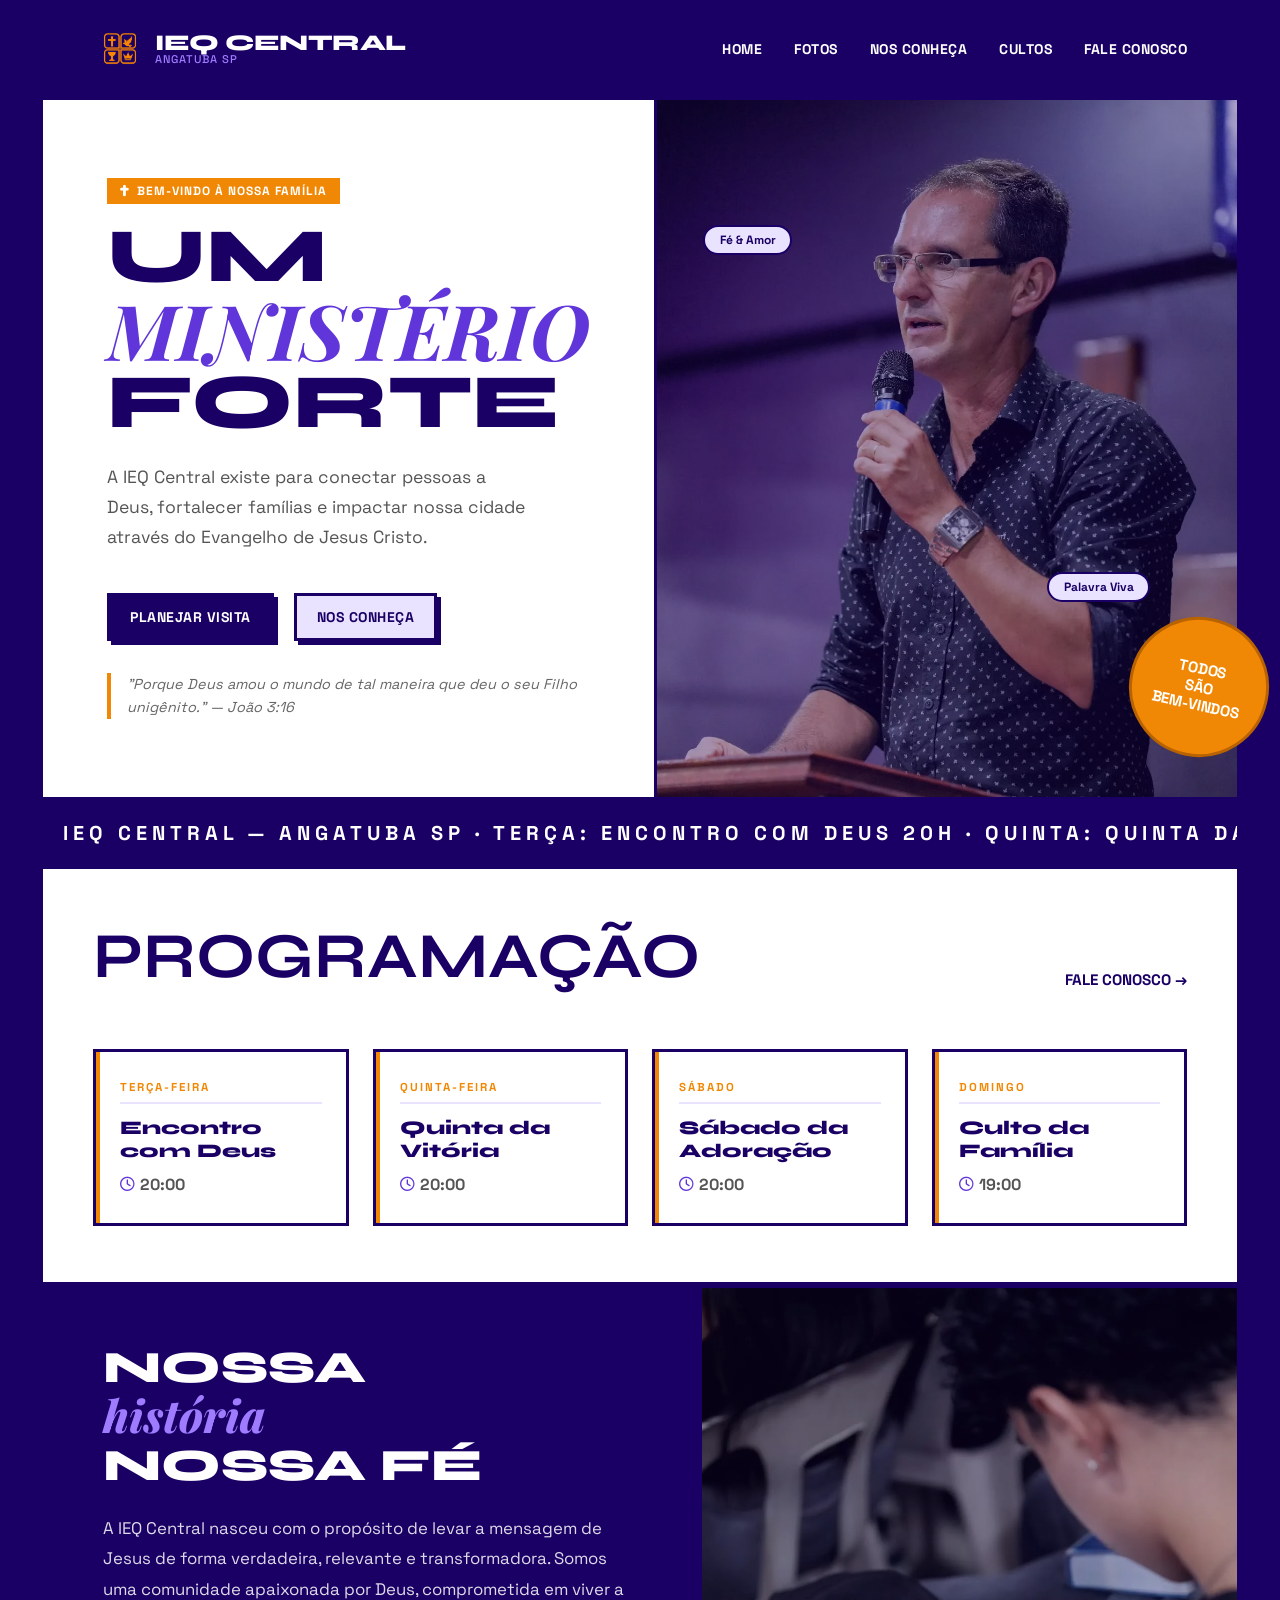
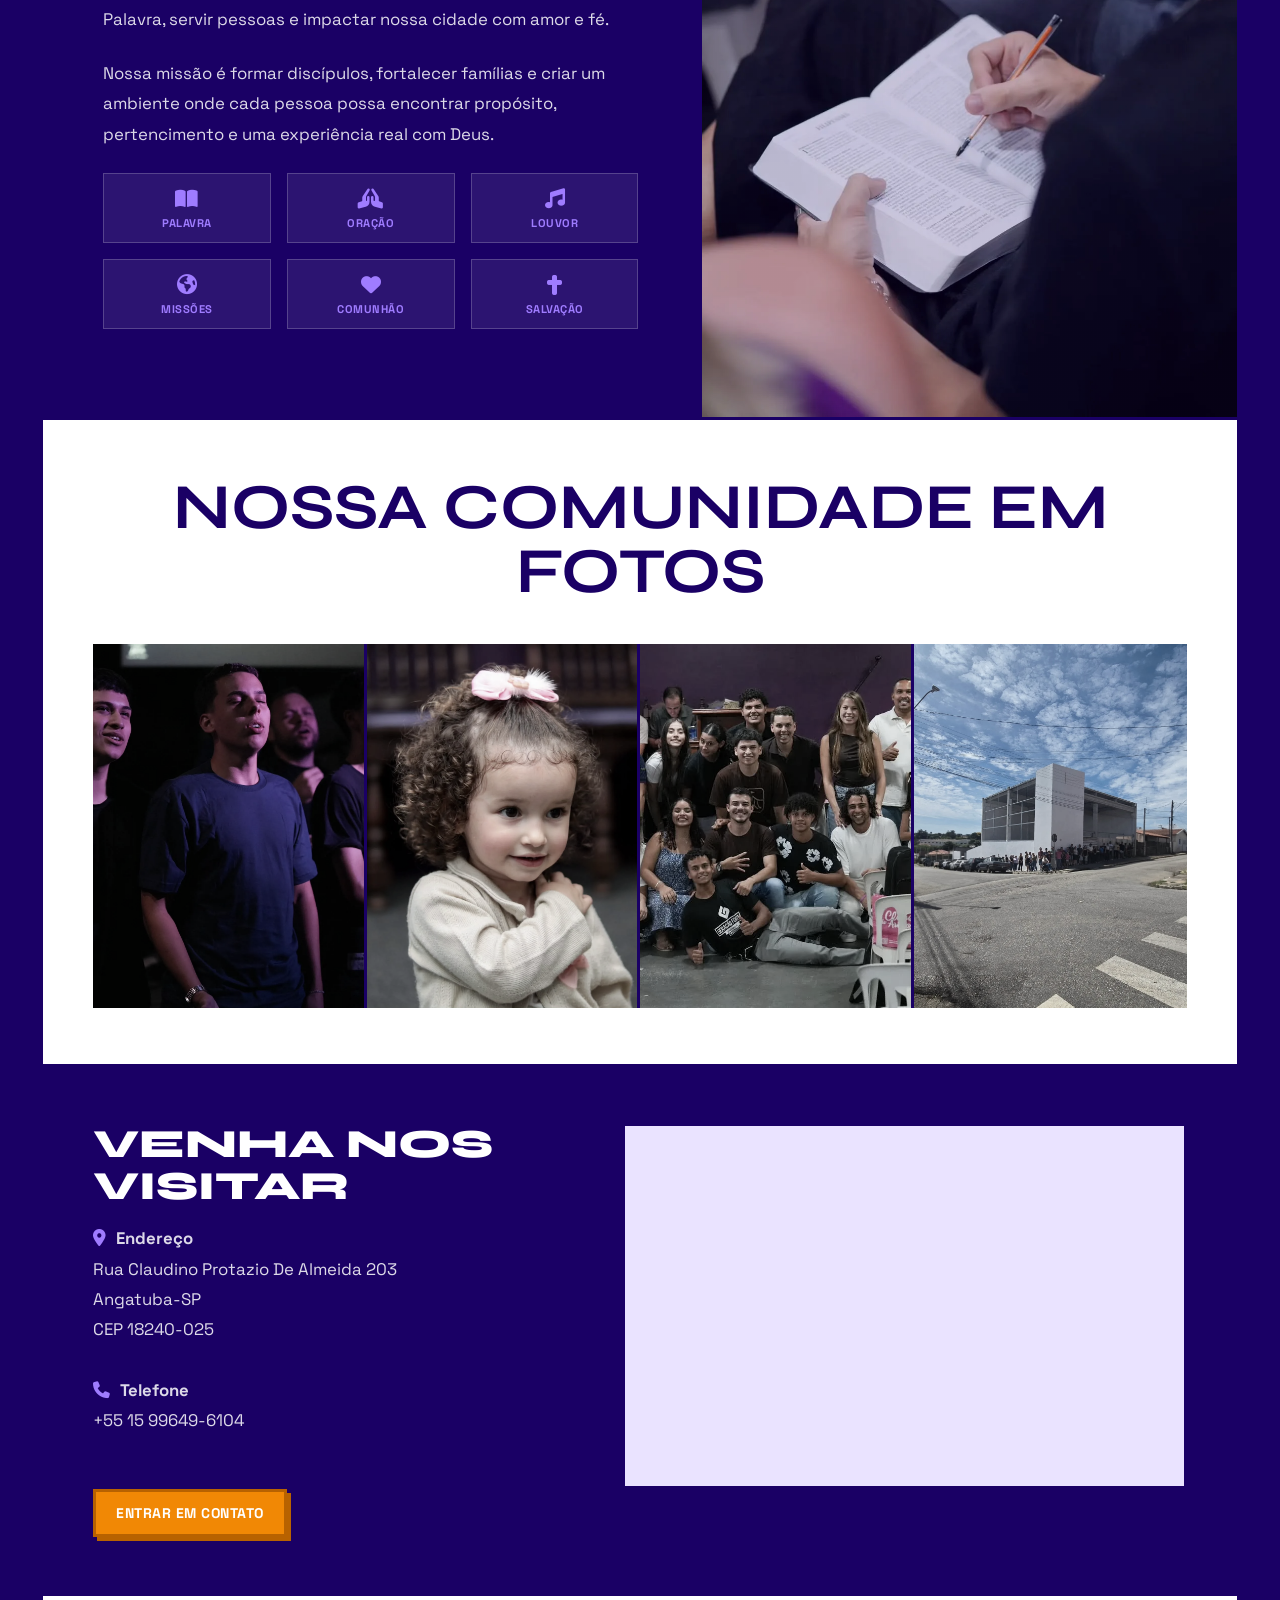
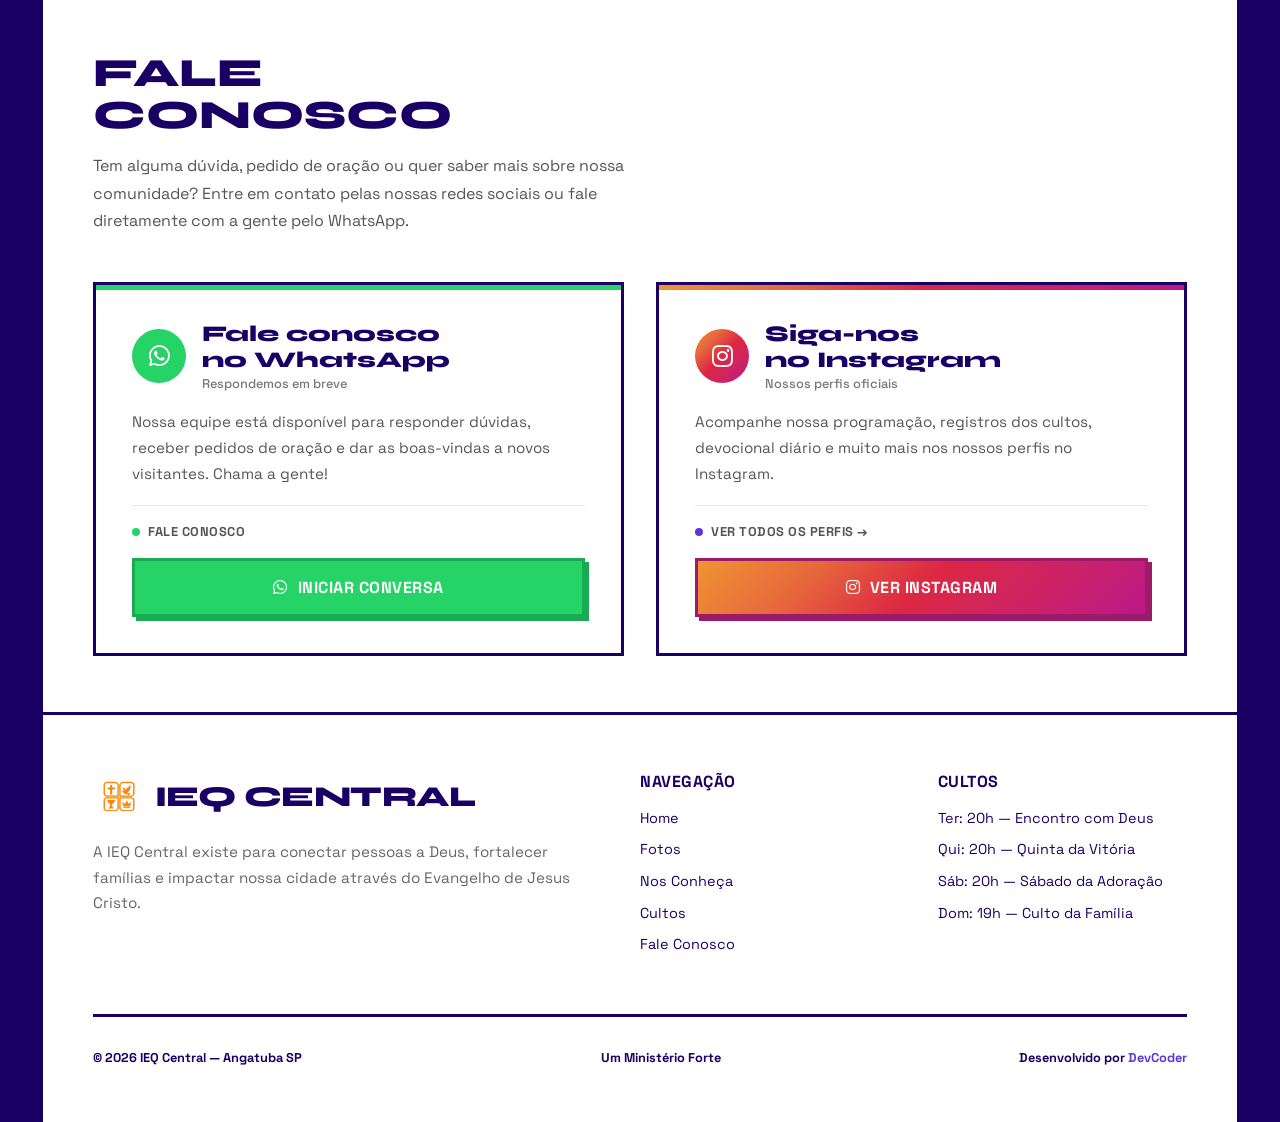
==== index.html @ 6b65f7e0 "Adiciona prévia de compartilhamento da IEQ" ====
<!DOCTYPE html>
<html lang="pt-BR">
<head>
  <meta charset="UTF-8" />
  <meta name="viewport" content="width=device-width, initial-scale=1.0" />
  <title>IEQ Central — Um Ministério Forte</title>
  <meta name="description" content="IEQ Central — Angatuba SP. Um Ministério Forte." />

  <!-- Open Graph -->
  <meta property="og:title" content="IEQ Central — Angatuba SP">
  <meta property="og:description" content="Igreja do Evangelho Quadrangular — IEQ Central Angatuba">
  <meta property="og:image" content="https://www.ieqcentralangatuba.com.br/fotos/og-image.png">
  <meta property="og:url" content="https://www.ieqcentralangatuba.com.br/">
  <meta property="og:type" content="website">
  <meta property="og:site_name" content="IEQ Central">

  <!-- Twitter Card -->
  <meta name="twitter:card" content="summary_large_image">
  <meta name="twitter:title" content="IEQ Central — Angatuba SP">
  <meta name="twitter:description" content="Igreja do Evangelho Quadrangular — IEQ Central Angatuba">
  <meta name="twitter:image" content="https://www.ieqcentralangatuba.com.br/fotos/og-image.png">

  <link rel="icon" href="fotos/icon.webp" type="image/webp" />
  <link rel="preconnect" href="https://fonts.googleapis.com" />
  <link rel="preconnect" href="https://fonts.gstatic.com" crossorigin />
  <link href="https://fonts.googleapis.com/css2?family=Space+Grotesk:wght@400;500;700;800&family=Syne:wght@700;800&family=Playfair+Display:ital,wght@0,700;1,700&display=swap" rel="stylesheet" />
  <link rel="stylesheet" href="https://cdnjs.cloudflare.com/ajax/libs/font-awesome/6.5.0/css/all.min.css" />
  <link rel="stylesheet" href="style.css" />
</head>
<body>

  <div class="grain-overlay" aria-hidden="true"></div>

  <!-- Header -->
  <header>
    <a href="#home" class="logo" aria-label="IEQ Central — Início">
      <img class="logo-cross" src="fotos/logo interna site.webp" alt="" aria-hidden="true" />
      <div class="logo-text">
        <span class="logo-name">IEQ Central</span>
        <span class="logo-sub">Angatuba SP</span>
      </div>
    </a>

    <nav aria-label="Primary navigation">
      <a href="#home">Home</a>
      <a href="#fotos">Fotos</a>
      <a href="#nos-conheca">Nos Conheça</a>
      <a href="#cultos">Cultos</a>
      <a href="#contato">Fale Conosco</a>
    </nav>

    <button class="mobile-nav-toggle" id="mobileNavToggle" aria-label="Abrir menu de navegação" aria-expanded="false" aria-controls="mobileNavDrawer">
      <span></span>
      <span></span>
      <span></span>
    </button>
  </header>

  <!-- Mobile Drawer -->
  <nav class="mobile-nav-drawer" id="mobileNavDrawer" aria-label="Navegação mobile">
    <a href="#home">Home</a>
    <a href="#fotos">Fotos</a>
    <a href="#nos-conheca">Nos Conheça</a>
    <a href="#cultos">Cultos</a>
    <a href="#contato">Fale Conosco</a>
    <div class="mobile-drawer-cta">
      <button class="btn-cta btn-cta--accent" id="visitarBtn">Visitar a Igreja</button>
    </div>
  </nav>

  <main>

    <!-- Hero -->
    <section class="hero" id="home" aria-labelledby="heroHeading">
      <div class="hero-content">
        <span class="hero-eyebrow"><i class="fa-solid fa-cross"></i> Bem-vindo à nossa família</span>
        <h1 class="hero-title" id="heroHeading">
          UM<br /><span>MINISTÉRIO</span>FORTE
        </h1>
        <p class="hero-subtitle">
          A IEQ Central existe para conectar pessoas a Deus, fortalecer famílias e impactar nossa cidade através do Evangelho de Jesus Cristo.
        </p>
        <div class="hero-actions">
          <button class="btn-cta btn-cta--primary" id="visitarHeroBtn">Planejar Visita</button>
          <a href="#nos-conheca" class="btn-cta btn-cta--highlight">Nos Conheça</a>
        </div>
        <blockquote class="hero-verse">
          "Porque Deus amou o mundo de tal maneira que deu o seu Filho unigênito."
          <cite>— João 3:16</cite>
        </blockquote>
      </div>

      <div class="hero-img" role="img" aria-label="Comunidade reunida em louvor na igreja">
        <div class="sticker" aria-hidden="true">TODOS<br />SÃO<br />BEM-VINDOS</div>
        <div class="floating-tag" style="top:18%; left:8%;">Fé &amp; Amor</div>
        <div class="floating-tag" style="bottom:28%; right:15%;">Palavra Viva</div>
      </div>
    </section>

    <!-- Marquee -->
    <div class="marquee" aria-hidden="true">
      <div class="marquee-content">
        &nbsp; IEQ Central — ANGATUBA SP · TERÇA: ENCONTRO COM DEUS 20H · QUINTA: QUINTA DA VITÓRIA 20H · SÁBADO: ADORAÇÃO 20H · DOMINGO: CULTO DA FAMÍLIA 19H · IEQ Central — ANGATUBA SP · TERÇA: ENCONTRO COM DEUS 20H · QUINTA: QUINTA DA VITÓRIA 20H · SÁBADO: ADORAÇÃO 20H · DOMINGO: CULTO DA FAMÍLIA 19H &nbsp;
      </div>
    </div>

    <!-- Programação -->
    <section class="cultos-section" id="cultos" aria-labelledby="cultosHeading">
      <div class="section-header">
        <h2 class="section-title" id="cultosHeading">PROGRAMAÇÃO</h2>
        <a href="#contato" class="section-link">Fale conosco &rarr;</a>
      </div>
      <div class="cultos-grid">
        <div class="culto-card fade-in">
          <div class="culto-card-accent"></div>
          <div class="culto-card-day">Terça-feira</div>
          <div class="culto-card-name">Encontro com Deus</div>
          <div class="culto-card-time"><i class="fa-regular fa-clock"></i> 20:00</div>
        </div>
        <div class="culto-card fade-in">
          <div class="culto-card-accent"></div>
          <div class="culto-card-day">Quinta-feira</div>
          <div class="culto-card-name">Quinta da Vitória</div>
          <div class="culto-card-time"><i class="fa-regular fa-clock"></i> 20:00</div>
        </div>
        <div class="culto-card fade-in">
          <div class="culto-card-accent"></div>
          <div class="culto-card-day">Sábado</div>
          <div class="culto-card-name">Sábado da Adoração</div>
          <div class="culto-card-time"><i class="fa-regular fa-clock"></i> 20:00</div>
        </div>
        <div class="culto-card fade-in">
          <div class="culto-card-accent"></div>
          <div class="culto-card-day">Domingo</div>
          <div class="culto-card-name">Culto da Família</div>
          <div class="culto-card-time"><i class="fa-regular fa-clock"></i> 19:00</div>
        </div>
      </div>
    </section>

    <!-- Nos Conheça -->
    <section class="about-section" id="nos-conheca" aria-labelledby="aboutHeading">
      <div class="about-content">
        <h2 class="about-title" id="aboutHeading">
          NOSSA<br /><span>história</span><br />NOSSA FÉ
        </h2>
        <p class="about-text">
          A IEQ Central nasceu com o propósito de levar a mensagem de Jesus de forma verdadeira, relevante e transformadora. Somos uma comunidade apaixonada por Deus, comprometida em viver a Palavra, servir pessoas e impactar nossa cidade com amor e fé.
        </p>
        <p class="about-text">
          Nossa missão é formar discípulos, fortalecer famílias e criar um ambiente onde cada pessoa possa encontrar propósito, pertencimento e uma experiência real com Deus.
        </p>
        <div class="about-pillars" aria-label="Nossos pilares">
          <div class="pillar">
            <div class="pillar-icon"><i class="fa-solid fa-book-open"></i></div>
            <div class="pillar-label">Palavra</div>
          </div>
          <div class="pillar">
            <div class="pillar-icon"><i class="fa-solid fa-hands-praying"></i></div>
            <div class="pillar-label">Oração</div>
          </div>
          <div class="pillar">
            <div class="pillar-icon"><i class="fa-solid fa-music"></i></div>
            <div class="pillar-label">Louvor</div>
          </div>
          <div class="pillar">
            <div class="pillar-icon"><i class="fa-solid fa-earth-americas"></i></div>
            <div class="pillar-label">Missões</div>
          </div>
          <div class="pillar">
            <div class="pillar-icon"><i class="fa-solid fa-heart"></i></div>
            <div class="pillar-label">Comunhão</div>
          </div>
          <div class="pillar">
            <div class="pillar-icon"><i class="fa-solid fa-cross"></i></div>
            <div class="pillar-label">Salvação</div>
          </div>
        </div>
        <!-- "Ver nossa história completa" button removed as requested -->
      </div>
      <div class="about-img" role="img" aria-label="Membros da igreja reunidos em comunhão"></div>
    </section>

    <!-- Fotos -->
    <section class="gallery-section" id="fotos" aria-labelledby="fotosHeading">
      <h2 class="section-title gallery-title" id="fotosHeading">NOSSA COMUNIDADE EM FOTOS</h2>
      <div class="gallery-grid">
        <div class="gallery-item fade-in">
          <img src="fotos/nossa_comunidade1.webp" alt="Nossa comunidade - foto 1" loading="lazy" />
        </div>
        <div class="gallery-item fade-in">
          <img src="fotos/nossa_comunidade2.webp" alt="Nossa comunidade - foto 2" loading="lazy" />
        </div>
        <div class="gallery-item fade-in">
          <img src="fotos/nossa_comunidade3.webp" alt="Nossa comunidade - foto 3" loading="lazy" />
        </div>
        <div class="gallery-item fade-in">
          <img src="fotos/nossa_comunidade4.webp" alt="Nossa comunidade - foto 4" loading="lazy" />
        </div>
      </div>
    </section>

    <!-- Localização -->
    <section class="location-section" aria-labelledby="localHeading">
      <div class="location-info fade-in">
        <h2 class="location-title" id="localHeading">VENHA NOS<br />VISITAR</h2>
        <address class="location-address">
          <i class="fa-solid fa-location-dot"></i> <strong>Endereço</strong><br />
          Rua Claudino Protazio De Almeida 203<br />
          Angatuba-SP<br />
          CEP 18240-025<br /><br />
          <i class="fa-solid fa-phone"></i> <strong>Telefone</strong><br />
          +55 15 99649-6104<br /><br />
        </address>
        <a href="#contato" class="btn-cta btn-cta--accent">Entrar em Contato</a>
      </div>
      <div class="location-map" aria-label="Mapa de localização da igreja">
        <iframe
          src="https://www.google.com/maps?q=-23.49122630294178,-48.41094253758055&z=19&output=embed"
          title="Localização do IEQ Central em Angatuba, SP"
          allowfullscreen=""
          loading="lazy"
          referrerpolicy="no-referrer-when-downgrade"
        ></iframe>
      </div>
    </section>

    <!-- Fale Conosco -->
    <section class="contact-section" id="contato" aria-labelledby="contatoHeading">
      <div class="contact-info fade-in">
        <h2 id="contatoHeading">FALE<br />CONOSCO</h2>
        <p>
          Tem alguma dúvida, pedido de oração ou quer saber mais sobre nossa comunidade?
          Entre em contato pelas nossas redes sociais ou fale diretamente com a gente pelo WhatsApp.
        </p>
      </div>

      <div class="contact-cards">
        <!-- WhatsApp Card -->
        <div class="contact-card fade-in">
          <div class="contact-card-top contact-card-top--whatsapp"></div>
          <div class="contact-card-header">
            <div class="contact-icon-wrap contact-icon-wrap--whatsapp">
              <i class="fa-brands fa-whatsapp"></i>
            </div>
            <div>
              <div class="contact-card-title">Fale conosco<br />no WhatsApp</div>
              <div class="contact-card-subtitle">Respondemos em breve</div>
            </div>
          </div>
          <p class="contact-card-body">
            Nossa equipe está disponível para responder dúvidas, receber pedidos de oração e dar as boas-vindas a novos visitantes. Chama a gente!
          </p>
          <hr class="contact-divider" />
          <div class="contact-availability">
            <div class="contact-dot contact-dot--green"></div>
            Fale Conosco
          </div>
          <a href="https://wa.me/5515996496104" target="_blank" rel="noopener noreferrer" class="btn-contact btn-contact--whatsapp" aria-label="Abrir conversa no WhatsApp">
            <i class="fa-brands fa-whatsapp"></i> Iniciar conversa
          </a>
        </div>

        <!-- Instagram Card -->
        <a href="instagram.html" class="contact-card contact-card--link fade-in" aria-label="Ver perfis do Instagram">
          <div class="contact-card-top contact-card-top--instagram"></div>
          <div class="contact-card-header">
            <div class="contact-icon-wrap contact-icon-wrap--instagram">
              <i class="fa-brands fa-instagram"></i>
            </div>
            <div>
              <div class="contact-card-title">Siga-nos<br />no Instagram</div>
              <div class="contact-card-subtitle">Nossos perfis oficiais</div>
            </div>
          </div>
          <p class="contact-card-body">
            Acompanhe nossa programação, registros dos cultos, devocional diário e muito mais nos nossos perfis no Instagram.
          </p>
          <hr class="contact-divider" />
          <div class="contact-availability">
            <div class="contact-dot contact-dot--purple"></div>
            Ver todos os perfis &rarr;
          </div>
          <span class="btn-contact btn-contact--instagram">
            <i class="fa-brands fa-instagram"></i> Ver Instagram
          </span>
        </a>
      </div>
    </section>

  </main>

  <!-- Footer -->
  <footer>
    <div class="footer-brand">
      <div class="footer-logo-wrap">
        <img class="footer-logo-img" src="fotos/logo interna site.webp" alt="" aria-hidden="true" />
        <span class="footer-logo-name">IEQ Central</span>
      </div>
      <p class="footer-desc">
        A IEQ Central existe para conectar pessoas a Deus, fortalecer famílias e impactar nossa cidade através do Evangelho de Jesus Cristo.
      </p>
    </div>

    <nav class="footer-links" aria-label="Navegação do rodapé">
      <h4>Navegação</h4>
      <ul>
        <li><a href="#home">Home</a></li>
        <li><a href="#fotos">Fotos</a></li>
        <li><a href="#nos-conheca">Nos Conheça</a></li>
        <li><a href="#cultos">Cultos</a></li>
        <li><a href="#contato">Fale Conosco</a></li>
      </ul>
    </nav>

    <div class="footer-links">
      <h4>Cultos</h4>
      <ul>
        <li>Ter: 20h &mdash; Encontro com Deus</li>
        <li>Qui: 20h &mdash; Quinta da Vitória</li>
        <li>Sáb: 20h &mdash; Sábado da Adoração</li>
        <li>Dom: 19h &mdash; Culto da Família</li>
      </ul>
    </div>

    <div class="footer-bottom">
      <span>&copy; 2026 IEQ Central &mdash; Angatuba SP</span>
      <span>Um Ministério Forte</span>
      <span>Desenvolvido por <a href="https://www.instagram.com/devcodersystems" target="_blank" rel="noopener noreferrer" class="footer-devcoder">DevCoder</a></span>
    </div>
  </footer>

  <a href="#home" class="back-top" id="backTop" aria-label="Voltar ao topo">&#8593;</a>

  <script src="script.js"></script>
</body>
</html>
---- style.css ----
/* ── Fonts ────────────────────────────────────────────────── */
@import url('https://fonts.googleapis.com/css2?family=Space+Grotesk:wght@400;500;700;800&family=Syne:wght@700;800&family=Playfair+Display:ital,wght@0,700;1,700&display=swap');

/* ── CSS Custom Properties ────────────────────────────────── */
:root {
  --primary:    #1A0065;
  --secondary:  #6035D9;
  --accent:     #9F7CFF;
  --highlight:  #EAE3FF;
  --orange:     #F18805;
  --bg:         #FFFFFF;
  --dark:       #1A0065;
  --border:     3px solid #1A0065;
  --shadow:     8px 8px 0px #1A0065;
  --radius:     0.625rem;
}

/* ── Reset & Base ─────────────────────────────────────────── */
*,
*::before,
*::after {
  margin: 0;
  padding: 0;
  box-sizing: border-box;
  cursor: default;
}

/* FIX: html background matches --primary so no white side gaps show */
html {
  background: var(--primary);
  scroll-behavior: smooth;
}

body {
  font-family: 'Space Grotesk', sans-serif;
  background-color: var(--bg);
  color: var(--dark);
  overflow-x: hidden;
  max-width: 1200px;
  margin: 0 auto;
  -webkit-font-smoothing: antialiased;
  -moz-osx-font-smoothing: grayscale;
}

@media (min-width: 768px) {
  body {
    border-left: var(--border);
    border-right: var(--border);
  }
}

img {
  display: block;
  max-width: 100%;
  height: auto;
}

a { cursor: pointer; }
button { cursor: pointer; font-family: inherit; }

/* ── Grain Overlay ────────────────────────────────────────── */
.grain-overlay {
  position: fixed;
  inset: 0;
  pointer-events: none;
  z-index: 9999;
  opacity: 0.04;
  background-image: url('https://upload.wikimedia.org/wikipedia/commons/7/76/1k_Noise_Texture.png');
}

/* ── Header ───────────────────────────────────────────────── */
header {
  height: 70px;
  display: flex;
  align-items: center;
  justify-content: space-between;
  padding: 0 clamp(1rem, 4vw, 1.5rem);
  border-bottom: var(--border);
  background: var(--primary);
  position: sticky;
  top: 0;
  z-index: 1000;
}

@media (min-width: 480px) { header { height: 76px; } }

@media (min-width: 768px) {
  header {
    height: 90px;
    padding: 0 clamp(2rem, 5vw, 3.125rem);
  }
}

@media (min-width: 1024px) { header { height: 100px; } }

/* ── Logo ─────────────────────────────────────────────────── */
.logo {
  display: flex;
  align-items: center;
  gap: 0.5rem;
  text-decoration: none;
}

.logo-cross {
  width: clamp(38px, 6.5vw, 54px);
  height: clamp(38px, 6.5vw, 54px);
  flex-shrink: 0;
  object-fit: contain;
}

.logo-text {
  display: flex;
  flex-direction: column;
  line-height: 1;
}

.logo-name {
  font-family: 'Syne', sans-serif;
  font-weight: 800;
  font-size: clamp(0.9rem, 2.5vw, 1.4rem);
  text-transform: uppercase;
  letter-spacing: -0.5px;
  color: #fff;
}

.logo-sub {
  font-size: clamp(0.55rem, 1.2vw, 0.7rem);
  color: var(--accent);
  font-weight: 500;
  letter-spacing: 1px;
  text-transform: uppercase;
}

/* ── Navigation ───────────────────────────────────────────── */
nav[aria-label="Primary navigation"] {
  display: none;
}

@media (min-width: 768px) {
  nav[aria-label="Primary navigation"] {
    display: flex;
    align-items: center;
    gap: clamp(1rem, 2.5vw, 2rem);
  }
}

nav[aria-label="Primary navigation"] a {
  text-decoration: none;
  color: #fff;
  font-weight: 700;
  text-transform: uppercase;
  font-size: clamp(0.75rem, 1.2vw, 0.875rem);
  letter-spacing: 0.5px;
  transition: color 0.2s;
  white-space: nowrap;
}

nav[aria-label="Primary navigation"] a:hover {
  color: var(--accent);
  text-decoration: underline;
}

/* ── Mobile hamburger ─────────────────────────────────────── */
.mobile-nav-toggle {
  display: flex;
  flex-direction: column;
  gap: 5px;
  background: none;
  border: none;
  padding: 6px;
}

@media (min-width: 768px) { .mobile-nav-toggle { display: none; } }

.mobile-nav-toggle span {
  display: block;
  width: 26px;
  height: 3px;
  background: #fff;
  border-radius: 2px;
  transition: transform 0.3s, opacity 0.3s;
}

.mobile-nav-toggle.open span:nth-child(1) { transform: translateY(8px) rotate(45deg); }
.mobile-nav-toggle.open span:nth-child(2) { opacity: 0; }
.mobile-nav-toggle.open span:nth-child(3) { transform: translateY(-8px) rotate(-45deg); }

/* ── Mobile Drawer ────────────────────────────────────────── */
.mobile-nav-drawer {
  display: none;
  position: fixed;
  top: 70px;
  left: 0;
  width: 100%;
  background: var(--primary);
  border-bottom: var(--border);
  z-index: 999;
  flex-direction: column;
  padding: clamp(1rem, 4vw, 1.5rem);
}

@media (min-width: 480px) { .mobile-nav-drawer { top: 76px; } }

.mobile-nav-drawer.open { display: flex; }

.mobile-nav-drawer a {
  text-decoration: none;
  color: #fff;
  font-weight: 700;
  text-transform: uppercase;
  font-size: clamp(1rem, 4vw, 1.125rem);
  padding: clamp(0.75rem, 2vw, 1rem) 0;
  border-bottom: 1px solid rgba(255,255,255,0.15);
}

.mobile-nav-drawer a:last-of-type { border-bottom: none; }
.mobile-nav-drawer a:hover { color: var(--accent); }

.mobile-drawer-cta { margin-top: 1rem; }
.mobile-drawer-cta .btn-cta { width: 100%; }

/* ── CTA Buttons ──────────────────────────────────────────── */
.btn-cta {
  display: inline-block;
  padding: clamp(0.6rem, 2vw, 0.75rem) clamp(0.9rem, 3vw, 1.25rem);
  border: 3px solid var(--primary);
  box-shadow: 4px 4px 0 var(--primary);
  font-weight: 800;
  text-transform: uppercase;
  text-decoration: none;
  text-align: center;
  transition: transform 0.2s, box-shadow 0.2s, background 0.2s;
  font-size: clamp(0.7rem, 1.5vw, 0.875rem);
  font-family: 'Space Grotesk', sans-serif;
  letter-spacing: 0.5px;
  background: var(--secondary);
  color: #fff;
}

.btn-cta:hover {
  transform: translate(-2px, -2px);
  box-shadow: 6px 6px 0 var(--primary);
  background: var(--accent);
  color: #fff;
}

.btn-cta--primary { background: var(--primary); color: #fff; }

.btn-cta--highlight {
  background: var(--highlight);
  color: var(--primary);
}
.btn-cta--highlight:hover { color: #fff; }

.btn-cta--accent {
  background: var(--orange);
  color: #fff;
  border-color: #b86200;
  box-shadow: 4px 4px 0 #b86200;
}
.btn-cta--accent:hover {
  background: #d47600;
  box-shadow: 6px 6px 0 #b86200;
}

.btn-cta--outline {
  background: transparent;
  color: #fff;
  border-color: rgba(255,255,255,0.6);
  box-shadow: 4px 4px 0 rgba(255,255,255,0.2);
}
.btn-cta--outline:hover {
  background: rgba(255,255,255,0.15);
  box-shadow: 6px 6px 0 rgba(255,255,255,0.25);
}

/* ── Hero ─────────────────────────────────────────────────── */
.hero {
  display: flex;
  flex-direction: column;
  min-height: 500px;
  border-bottom: var(--border);
}

@media (min-width: 768px) {
  .hero {
    display: grid;
    grid-template-columns: 1fr 1fr;
    min-height: 620px;
  }
}

@media (min-width: 1024px) { .hero { min-height: 700px; } }

.hero-content {
  padding: clamp(1.5rem, 5vw, 2.5rem) clamp(1rem, 4vw, 1.5rem);
  display: flex;
  flex-direction: column;
  justify-content: center;
  border-bottom: var(--border);
  background: var(--highlight);
}

@media (min-width: 768px) {
  .hero-content {
    padding: clamp(2.5rem, 5vw, 4rem);
    border-bottom: none;
    border-right: var(--border);
    background: #fff;
  }
}

.hero-eyebrow {
  display: inline-flex;
  align-items: center;
  gap: 0.5rem;
  background: var(--orange);
  color: #fff;
  padding: 0.3rem 0.8rem;
  font-size: clamp(0.65rem, 1.5vw, 0.75rem);
  font-weight: 800;
  text-transform: uppercase;
  letter-spacing: 1px;
  margin-bottom: 1rem;
  width: fit-content;
}

.hero-eyebrow i { font-size: 0.7rem; }

.hero-title {
  font-family: 'Syne', sans-serif;
  font-size: clamp(2.2rem, 7vw, 3.5rem);
  line-height: 0.95;
  font-weight: 800;
  margin-bottom: clamp(1rem, 3vw, 1.5rem);
  text-transform: uppercase;
}

@media (min-width: 1024px) { .hero-title { font-size: clamp(3rem, 6vw, 5rem); } }

.hero-title span {
  font-family: 'Playfair Display', serif;
  font-style: italic;
  color: var(--secondary);
  font-weight: 700;
  display: block;
}

.hero-subtitle {
  font-size: clamp(0.9rem, 2vw, 1.1rem);
  line-height: 1.7;
  margin-bottom: clamp(1.5rem, 4vw, 2.5rem);
  color: #555;
  max-width: 38ch;
}

.hero-actions {
  display: flex;
  flex-direction: column;
  gap: clamp(0.75rem, 2vw, 1rem);
}

@media (min-width: 480px) {
  .hero-actions {
    flex-direction: row;
    flex-wrap: wrap;
    gap: clamp(0.75rem, 2vw, 1.25rem);
  }
}

.hero-verse {
  margin-top: clamp(1.2rem, 3vw, 2rem);
  padding-left: 1rem;
  border-left: 4px solid var(--orange);
  font-style: italic;
  color: #666;
  font-size: clamp(0.8rem, 1.5vw, 0.9rem);
  line-height: 1.6;
}

/* hero-img: proporção 3:4 em mobile, preenche altura no desktop */
.hero-img {
  background:
    linear-gradient(rgba(26,0,101,0.35), rgba(26,0,101,0.35)),
    url('fotos/ft1.webp')
    center top / cover;
  position: relative;
  /* 3:4 em mobile — largura 100%, altura = largura * 4/3 */
  aspect-ratio: 3 / 4;
}

/* No desktop a coluna tem altura definida pelo grid, aspect-ratio cede */
@media (min-width: 768px) {
  .hero-img {
    aspect-ratio: unset;
    min-height: auto;
  }
}

/* ── Sticker ──────────────────────────────────────────────── */
.sticker {
  position: absolute;
  bottom: 1.25rem;
  right: 1.25rem;
  background: var(--orange);
  color: #fff;
  border-radius: 50%;
  width: clamp(80px, 14vw, 140px);
  height: clamp(80px, 14vw, 140px);
  display: flex;
  align-items: center;
  justify-content: center;
  text-align: center;
  font-weight: 800;
  transform: rotate(12deg);
  border: 3px solid #b86200;
  font-size: clamp(0.6rem, 1.5vw, 0.95rem);
  line-height: 1.2;
  padding: 0.5rem;
}

@media (min-width: 768px) {
  .sticker { bottom: 2.5rem; right: -2rem; }
}

/* ── Floating Tags ────────────────────────────────────────── */
.floating-tag {
  position: absolute;
  background: var(--highlight);
  border: 2px solid var(--primary);
  padding: 0.25rem 0.75rem;
  font-weight: 800;
  font-size: 0.7rem;
  border-radius: 50px;
  z-index: 5;
  color: var(--primary);
  display: none;
}

@media (min-width: 768px) {
  .floating-tag {
    display: block;
    padding: 0.3rem 0.9rem;
    font-size: 0.75rem;
  }
}

/* ── Marquee ──────────────────────────────────────────────── */
.marquee {
  background: var(--primary);
  color: #fff;
  padding: clamp(0.75rem, 2vw, 1.25rem) 0;
  overflow: hidden;
  white-space: nowrap;
  border-bottom: var(--border);
}

.marquee-content {
  display: inline-block;
  animation: scroll 28s linear infinite;
  font-size: clamp(0.8rem, 2vw, 1.25rem);
  font-weight: 800;
  text-transform: uppercase;
  letter-spacing: clamp(2px, 0.5vw, 5px);
}

@keyframes scroll {
  0%   { transform: translateX(0); }
  100% { transform: translateX(-50%); }
}

/* ── Section Utilities ────────────────────────────────────── */
.section-header {
  display: flex;
  flex-direction: column;
  gap: 1rem;
  margin-bottom: clamp(2rem, 5vw, 3.75rem);
}

@media (min-width: 768px) {
  .section-header {
    flex-direction: row;
    justify-content: space-between;
    align-items: flex-end;
  }
}

.section-title {
  font-family: 'Syne', sans-serif;
  font-size: clamp(1.8rem, 5vw, 3rem);
  text-transform: uppercase;
  line-height: 1;
}

@media (min-width: 1024px) { .section-title { font-size: clamp(2.5rem, 5vw, 4rem); } }

.section-link {
  font-size: clamp(0.8rem, 1.5vw, 0.95rem);
  color: var(--primary);
  font-weight: 800;
  text-transform: uppercase;
  text-decoration: none;
  white-space: nowrap;
}
.section-link:hover { text-decoration: underline; }

/* ── Cultos ───────────────────────────────────────────────── */
.cultos-section {
  padding: clamp(2rem, 6vw, 3.5rem) clamp(1rem, 5vw, 3.125rem);
  border-bottom: var(--border);
}

.cultos-grid {
  display: grid;
  grid-template-columns: 1fr;
  gap: clamp(1rem, 3vw, 1.5rem);
  margin-top: clamp(2rem, 5vw, 3rem);
}

@media (min-width: 480px) { .cultos-grid { grid-template-columns: repeat(2, 1fr); } }
@media (min-width: 768px) { .cultos-grid { grid-template-columns: repeat(4, 1fr); } }

.culto-card {
  border: var(--border);
  background: #fff;
  padding: clamp(1.25rem, 3vw, 1.75rem) clamp(1rem, 2.5vw, 1.5rem);
  display: flex;
  flex-direction: column;
  gap: 0.75rem;
  position: relative;
  transition: box-shadow 0.3s, transform 0.3s;
}

.culto-card:hover {
  box-shadow: var(--shadow);
  transform: translate(-4px, -4px);
}

.culto-card-day {
  font-size: clamp(0.65rem, 1.2vw, 0.72rem);
  font-weight: 800;
  text-transform: uppercase;
  letter-spacing: 2px;
  color: var(--orange);
  padding-bottom: 0.5rem;
  border-bottom: 2px solid var(--highlight);
}

.culto-card-name {
  font-family: 'Syne', sans-serif;
  font-size: clamp(1rem, 2vw, 1.2rem);
  font-weight: 800;
  line-height: 1.2;
  color: var(--primary);
}

.culto-card-time {
  display: flex;
  align-items: center;
  gap: 0.4rem;
  font-size: clamp(0.85rem, 1.5vw, 1rem);
  font-weight: 700;
  color: #555;
}

.culto-card-time i { color: var(--secondary); font-size: 0.9rem; }

.culto-card-accent {
  position: absolute;
  top: 0;
  left: 0;
  width: 4px;
  height: 100%;
  background: var(--orange);
}

/* ── About / Nos Conheça ──────────────────────────────────── */
.about-section {
  background: var(--primary);
  color: #fff;
  display: flex;
  flex-direction: column;
  border-top: var(--border);
  border-bottom: var(--border);
}

@media (min-width: 768px) { .about-section { flex-direction: row; } }

.about-content {
  flex: 1;
  padding: clamp(2rem, 6vw, 3.5rem) clamp(1.25rem, 5vw, 3.75rem);
  display: flex;
  flex-direction: column;
  justify-content: center;
}

.about-title {
  font-family: 'Syne', sans-serif;
  font-size: clamp(1.6rem, 4vw, 2.8rem);
  font-weight: 800;
  margin-bottom: clamp(1rem, 3vw, 1.5rem);
  line-height: 1.05;
  text-transform: uppercase;
}

.about-title span {
  font-family: 'Playfair Display', serif;
  font-style: italic;
  color: var(--accent);
  text-transform: none;
}

.about-text {
  font-size: clamp(0.9rem, 1.8vw, 1.05rem);
  line-height: 1.8;
  margin-bottom: clamp(1rem, 3vw, 1.5rem);
  color: rgba(255,255,255,0.85);
}

.about-pillars {
  display: grid;
  grid-template-columns: repeat(2, 1fr);
  gap: 1rem;
  margin-bottom: clamp(1.5rem, 4vw, 2rem);
}

@media (min-width: 480px) { .about-pillars { grid-template-columns: repeat(3, 1fr); } }

.pillar {
  background: rgba(255,255,255,0.08);
  border: 1px solid rgba(255,255,255,0.2);
  padding: 0.75rem;
  text-align: center;
}

.pillar-icon {
  font-size: 1.25rem;
  margin-bottom: 0.25rem;
  color: var(--accent);
}

.pillar-label {
  font-size: 0.7rem;
  font-weight: 800;
  text-transform: uppercase;
  letter-spacing: 0.5px;
  color: var(--accent);
}

/* FIX: about-img uses local "nossa historia nossa fe.jpg" */
.about-img {
  flex: 1;
  background:
    linear-gradient(rgba(26,0,101,0.2), rgba(26,0,101,0.2)),
    url('fotos/nossa_historia_nossa_fe.webp')
    center center / cover;
  min-height: 300px;
}

@media (min-width: 768px) {
  .about-img { border-left: var(--border); min-height: auto; }
}

/* ── Gallery ──────────────────────────────────────────────── */
.gallery-section {
  padding: clamp(2rem, 6vw, 3.5rem) clamp(1rem, 5vw, 3.125rem) clamp(2rem, 6vw, 3.5rem);
  border-bottom: var(--border);
}

.gallery-title {
  margin-bottom: clamp(1.5rem, 4vw, 2.5rem);
  text-align: center;
}

.gallery-grid {
  display: grid;
  grid-template-columns: repeat(2, 1fr);
}

@media (min-width: 768px) { .gallery-grid { grid-template-columns: repeat(4, 1fr); } }

/* 3:4 ratio via aspect-ratio — works at every viewport width */
.gallery-item {
  aspect-ratio: 3 / 4;
  border-right: var(--border);
  border-bottom: var(--border);
  overflow: hidden;
}

/* Mobile: 2 columns — right border on even items removed */
.gallery-item:nth-child(2n) { border-right: none; }

@media (min-width: 768px) {
  .gallery-item { border-bottom: none; }
  .gallery-item:nth-child(2n)  { border-right: var(--border); }
  .gallery-item:last-child     { border-right: none; }
}

.gallery-item img {
  width: 100%;
  height: 100%;
  object-fit: cover;
  filter: grayscale(40%);
  transition: filter 0.5s, transform 0.5s;
}

.gallery-item:hover img {
  filter: grayscale(0%);
  transform: scale(1.07);
}

/* ── Localização ──────────────────────────────────────────── */
.location-section {
  background: var(--primary);
  color: #fff;
  padding: clamp(2rem, 6vw, 3.5rem) clamp(1rem, 5vw, 3.125rem);
  border-bottom: var(--border);
  display: flex;
  flex-direction: column;
  gap: clamp(1.5rem, 4vw, 2.5rem);
}

@media (min-width: 768px) {
  .location-section {
    flex-direction: row;
    align-items: flex-start;
    gap: clamp(2rem, 5vw, 4rem);
  }
}

.location-info { flex: 1; }

.location-title {
  font-family: 'Syne', sans-serif;
  font-size: clamp(1.5rem, 4vw, 2.5rem);
  font-weight: 800;
  margin-bottom: 1rem;
  text-transform: uppercase;
  line-height: 1.05;
}

.location-address {
  font-size: clamp(0.9rem, 1.8vw, 1.05rem);
  line-height: 1.8;
  color: rgba(255,255,255,0.85);
  margin-bottom: 1.5rem;
  font-style: normal;
}

.location-address i { color: var(--accent); margin-right: 0.35rem; }

.location-map {
  flex: 1.2;
  border: var(--border);
  overflow: hidden;
  min-height: clamp(220px, 40vw, 360px);
  background: var(--highlight);
}

.location-map iframe {
  width: 100%;
  height: 100%;
  min-height: clamp(220px, 40vw, 360px);
  border: none;
  display: block;
}

/* ── Contact Section ──────────────────────────────────────── */
.contact-section {
  padding: clamp(2rem, 6vw, 3.5rem) clamp(1rem, 5vw, 3.125rem);
  border-bottom: var(--border);
}

.contact-info {
  margin-bottom: clamp(2rem, 5vw, 3rem);
}

.contact-info h2 {
  font-family: 'Syne', sans-serif;
  font-size: clamp(1.6rem, 4vw, 2.5rem);
  font-weight: 800;
  text-transform: uppercase;
  margin-bottom: 1rem;
  line-height: 1.05;
}

.contact-info p {
  color: #555;
  line-height: 1.7;
  font-size: clamp(0.875rem, 1.8vw, 1rem);
  max-width: 60ch;
}

.contact-cards {
  display: grid;
  grid-template-columns: 1fr;
  gap: clamp(1.25rem, 4vw, 2rem);
}

@media (min-width: 640px) { .contact-cards { grid-template-columns: 1fr 1fr; } }

/* ── Contact Card ─────────────────────────────────────────── */
.contact-card {
  border: var(--border);
  background: #fff;
  padding: clamp(1.5rem, 4vw, 2.25rem);
  display: flex;
  flex-direction: column;
  gap: 1.1rem;
  position: relative;
  overflow: hidden;
  transition: box-shadow 0.3s, transform 0.3s;
  text-decoration: none;
  color: inherit;
}

.contact-card:hover {
  box-shadow: var(--shadow);
  transform: translate(-3px, -3px);
}

.contact-card--link { cursor: pointer; }

.contact-card-top {
  position: absolute;
  top: 0;
  left: 0;
  width: 100%;
  height: 5px;
}

.contact-card-top--whatsapp { background: #25D366; }
.contact-card-top--instagram { background: linear-gradient(90deg, #f09433, #e6683c, #dc2743, #cc2366, #bc1888); }

.contact-card-header {
  display: flex;
  align-items: center;
  gap: 1rem;
}

.contact-icon-wrap {
  width: 54px;
  height: 54px;
  border-radius: 50%;
  display: flex;
  align-items: center;
  justify-content: center;
  flex-shrink: 0;
}

.contact-icon-wrap i { color: #fff; font-size: 1.5rem; }

.contact-icon-wrap--whatsapp { background: #25D366; }
.contact-icon-wrap--instagram { background: linear-gradient(135deg, #f09433, #e6683c, #dc2743, #cc2366, #bc1888); }

.contact-card-title {
  font-family: 'Syne', sans-serif;
  font-size: clamp(1.1rem, 2.5vw, 1.4rem);
  font-weight: 800;
  color: var(--primary);
  line-height: 1.15;
}

.contact-card-subtitle {
  font-size: 0.8rem;
  color: #777;
  font-weight: 500;
  margin-top: 0.15rem;
}

.contact-card-body {
  font-size: clamp(0.875rem, 1.6vw, 0.95rem);
  color: #555;
  line-height: 1.7;
}

.contact-divider {
  height: 1px;
  background: var(--highlight);
  border: none;
}

.contact-availability {
  display: flex;
  align-items: center;
  gap: 0.5rem;
  font-size: 0.8rem;
  font-weight: 700;
  color: #555;
  text-transform: uppercase;
  letter-spacing: 0.5px;
}

.contact-dot {
  width: 8px;
  height: 8px;
  border-radius: 50%;
  flex-shrink: 0;
}

.contact-dot--green  { background: #25D366; }
.contact-dot--purple { background: var(--secondary); }

/* ── Contact Buttons ──────────────────────────────────────── */
.btn-contact {
  display: inline-flex;
  align-items: center;
  justify-content: center;
  gap: 0.6rem;
  padding: clamp(0.8rem, 2vw, 1rem) clamp(1.25rem, 3vw, 1.75rem);
  border: 3px solid;
  font-weight: 800;
  font-size: clamp(0.875rem, 1.8vw, 1rem);
  text-transform: uppercase;
  text-decoration: none;
  letter-spacing: 0.5px;
  font-family: 'Space Grotesk', sans-serif;
  transition: transform 0.2s, box-shadow 0.2s, background 0.2s;
  width: 100%;
}

.btn-contact--whatsapp {
  background: #25D366;
  color: #fff;
  border-color: #1aab52;
  box-shadow: 4px 4px 0 #1aab52;
}
.btn-contact--whatsapp:hover {
  transform: translate(-2px, -2px);
  box-shadow: 6px 6px 0 #1aab52;
  background: #1aab52;
}

.btn-contact--instagram {
  background: linear-gradient(135deg, #f09433, #e6683c, #dc2743, #cc2366, #bc1888);
  color: #fff;
  border-color: #9b1a6a;
  box-shadow: 4px 4px 0 #9b1a6a;
}
.btn-contact--instagram:hover {
  transform: translate(-2px, -2px);
  box-shadow: 6px 6px 0 #9b1a6a;
  opacity: 0.92;
}

/* ── Footer ───────────────────────────────────────────────── */
footer {
  padding: clamp(2rem, 6vw, 3.5rem) clamp(1rem, 5vw, 3.125rem);
  background: #fff;
  display: grid;
  grid-template-columns: 1fr;
  gap: clamp(2rem, 5vw, 3rem);
}

@media (min-width: 768px) { footer { grid-template-columns: 1fr 1fr; } }
@media (min-width: 1024px) { footer { grid-template-columns: 2fr 1fr 1fr; } }

.footer-logo-wrap {
  display: flex;
  align-items: center;
  gap: 0.6rem;
  margin-bottom: 1rem;
}

.footer-logo-img {
  width: clamp(40px, 6vw, 52px);
  height: clamp(40px, 6vw, 52px);
  object-fit: contain;
}

.footer-logo-name {
  font-family: 'Syne', sans-serif;
  font-size: clamp(1.2rem, 3vw, 1.8rem);
  font-weight: 800;
  color: var(--primary);
  text-transform: uppercase;
  letter-spacing: -0.5px;
}

.footer-desc {
  color: #666;
  line-height: 1.7;
  font-size: clamp(0.85rem, 1.5vw, 0.95rem);
}

.footer-links h4 {
  text-transform: uppercase;
  margin-bottom: 1rem;
  font-size: clamp(0.875rem, 1.5vw, 1rem);
  color: var(--primary);
  letter-spacing: 0.5px;
}

.footer-links ul { list-style: none; }

.footer-links li {
  margin-bottom: 0.625rem;
  color: var(--dark);
  font-size: clamp(0.8rem, 1.5vw, 0.9rem);
  line-height: 1.5;
}

.footer-links a { color: inherit; text-decoration: none; }
.footer-links a:hover { text-decoration: underline; }

.footer-bottom {
  grid-column: 1;
  border-top: var(--border);
  padding-top: clamp(1.25rem, 3vw, 2rem);
  display: flex;
  flex-direction: column;
  gap: 0.5rem;
  font-weight: 700;
  font-size: clamp(0.7rem, 1.2vw, 0.8rem);
  color: var(--dark);
}

@media (min-width: 768px) {
  .footer-bottom {
    grid-column: 1 / span 2;
    flex-direction: row;
    justify-content: space-between;
    align-items: center;
  }
}

@media (min-width: 1024px) { .footer-bottom { grid-column: 1 / span 3; } }

/* ── Footer DevCoder link ─────────────────────────────────── */
.footer-devcoder {
  color: var(--secondary);
  text-decoration: none;
  font-weight: 800;
  cursor: pointer;
  transition: color 0.2s;
}
.footer-devcoder:hover {
  color: var(--orange);
  text-decoration: underline;
}

/* ── Back to Top ──────────────────────────────────────────── */
.back-top {
  position: fixed;
  bottom: 1.5rem;
  right: 1.5rem;
  background: var(--primary);
  color: #fff;
  border: 3px solid var(--primary);
  box-shadow: 4px 4px 0 var(--secondary);
  width: 44px;
  height: 44px;
  display: flex;
  align-items: center;
  justify-content: center;
  font-size: 1.2rem;
  font-weight: 800;
  text-decoration: none;
  opacity: 0;
  pointer-events: none;
  transition: opacity 0.3s, transform 0.2s;
  z-index: 998;
}

.back-top.visible { opacity: 1; pointer-events: auto; }
.back-top:hover {
  transform: translate(-2px, -2px);
  box-shadow: 6px 6px 0 var(--secondary);
}

/* ── Fade-in Animation ────────────────────────────────────── */
.fade-in {
  opacity: 0;
  transform: translateY(20px);
  transition: opacity 0.6s ease, transform 0.6s ease;
}

.fade-in.visible {
  opacity: 1;
  transform: translateY(0);
}

/* ── Toast ────────────────────────────────────────────────── */
#church-toast {
  position: fixed;
  bottom: 1.5rem;
  left: 50%;
  transform: translateX(-50%) translateY(80px);
  background: var(--primary);
  color: #fff;
  padding: 0.875rem 1.5rem;
  border: 3px solid var(--primary);
  box-shadow: 6px 6px 0 var(--orange);
  font-family: 'Space Grotesk', sans-serif;
  font-weight: 700;
  font-size: clamp(0.75rem, 2vw, 0.875rem);
  z-index: 99999;
  max-width: 90vw;
  text-align: center;
  transition: transform 0.35s cubic-bezier(0.34,1.56,0.64,1), opacity 0.35s ease;
  opacity: 0;
  white-space: normal;
}

/* ── Instagram Page Styles ────────────────────────────────── */
.page-hero {
  background: var(--primary);
  color: #fff;
  padding: clamp(2.5rem, 7vw, 5rem) clamp(1rem, 5vw, 3.125rem);
  border-bottom: var(--border);
  text-align: center;
}

.page-hero-eyebrow {
  display: inline-flex;
  align-items: center;
  gap: 0.5rem;
  background: var(--orange);
  color: #fff;
  padding: 0.3rem 0.9rem;
  font-size: clamp(0.65rem, 1.5vw, 0.75rem);
  font-weight: 800;
  text-transform: uppercase;
  letter-spacing: 1px;
  margin-bottom: 1.25rem;
}

.page-hero-title {
  font-family: 'Syne', sans-serif;
  font-size: clamp(2rem, 6vw, 4rem);
  font-weight: 800;
  text-transform: uppercase;
  line-height: 1;
  margin-bottom: 1rem;
}

.page-hero-title span {
  font-family: 'Playfair Display', serif;
  font-style: italic;
  color: var(--accent);
  text-transform: none;
}

.page-hero-sub {
  color: rgba(255,255,255,0.8);
  font-size: clamp(0.9rem, 2vw, 1.1rem);
  line-height: 1.7;
  max-width: 50ch;
  margin: 0 auto;
}

.ig-grid-section {
  padding: clamp(2rem, 6vw, 3.5rem) clamp(1rem, 5vw, 3.125rem);
  border-bottom: var(--border);
}

.ig-grid-section > h2 {
  font-family: 'Syne', sans-serif;
  font-size: clamp(1.2rem, 3vw, 1.75rem);
  font-weight: 800;
  text-transform: uppercase;
  color: var(--primary);
  margin-bottom: clamp(1.5rem, 4vw, 2.5rem);
  padding-bottom: 0.75rem;
  border-bottom: 2px solid var(--highlight);
}

.ig-profiles-grid {
  display: grid;
  grid-template-columns: 1fr;
  gap: clamp(1rem, 3vw, 1.5rem);
}

@media (min-width: 480px) { .ig-profiles-grid { grid-template-columns: repeat(2, 1fr); } }
@media (min-width: 768px) { .ig-profiles-grid { grid-template-columns: repeat(3, 1fr); } }

.ig-profile-card {
  border: var(--border);
  background: #fff;
  padding: clamp(1.25rem, 3vw, 1.75rem);
  display: flex;
  flex-direction: column;
  gap: 1rem;
  position: relative;
  overflow: hidden;
  text-decoration: none;
  color: inherit;
  transition: box-shadow 0.3s, transform 0.3s;
}

.ig-profile-card:hover {
  box-shadow: var(--shadow);
  transform: translate(-4px, -4px);
}

.ig-profile-card::before {
  content: '';
  position: absolute;
  top: 0; left: 0;
  width: 100%; height: 4px;
  background: linear-gradient(90deg, #f09433, #e6683c, #dc2743, #cc2366, #bc1888);
}

.ig-profile-avatar {
  width: 56px;
  height: 56px;
  border-radius: 50%;
  background: linear-gradient(135deg, #f09433, #e6683c, #dc2743, #cc2366, #bc1888);
  display: flex;
  align-items: center;
  justify-content: center;
  flex-shrink: 0;
}

.ig-profile-avatar i { color: #fff; font-size: 1.5rem; }

.ig-profile-avatar img {
  width: 100%;
  height: 100%;
  border-radius: 50%;
  object-fit: cover;
}

.ig-profile-name {
  font-family: 'Syne', sans-serif;
  font-size: clamp(0.95rem, 2vw, 1.1rem);
  font-weight: 800;
  color: var(--primary);
  line-height: 1.2;
}

.ig-profile-handle {
  font-size: 0.8rem;
  color: var(--secondary);
  font-weight: 700;
}

.ig-profile-desc {
  font-size: clamp(0.8rem, 1.5vw, 0.875rem);
  color: #666;
  line-height: 1.6;
  flex: 1;
}

.ig-profile-cta {
  display: inline-flex;
  align-items: center;
  gap: 0.4rem;
  background: linear-gradient(135deg, #f09433, #e6683c, #dc2743, #cc2366, #bc1888);
  color: #fff;
  padding: 0.6rem 1rem;
  font-weight: 800;
  font-size: 0.8rem;
  text-transform: uppercase;
  border: 2px solid #9b1a6a;
  transition: opacity 0.2s, transform 0.2s;
  text-align: center;
  justify-content: center;
}

.ig-profile-cta:hover { opacity: 0.88; transform: translate(-2px, -2px); }

.ig-back-link {
  display: block;
  color: var(--primary);
  font-weight: 800;
  font-size: 0.875rem;
  text-decoration: none;
  text-transform: uppercase;
  letter-spacing: 0.5px;
  padding: clamp(1.5rem, 4vw, 2.5rem) clamp(1rem, 5vw, 3.125rem);
}

.ig-back-link:hover { text-decoration: underline; }
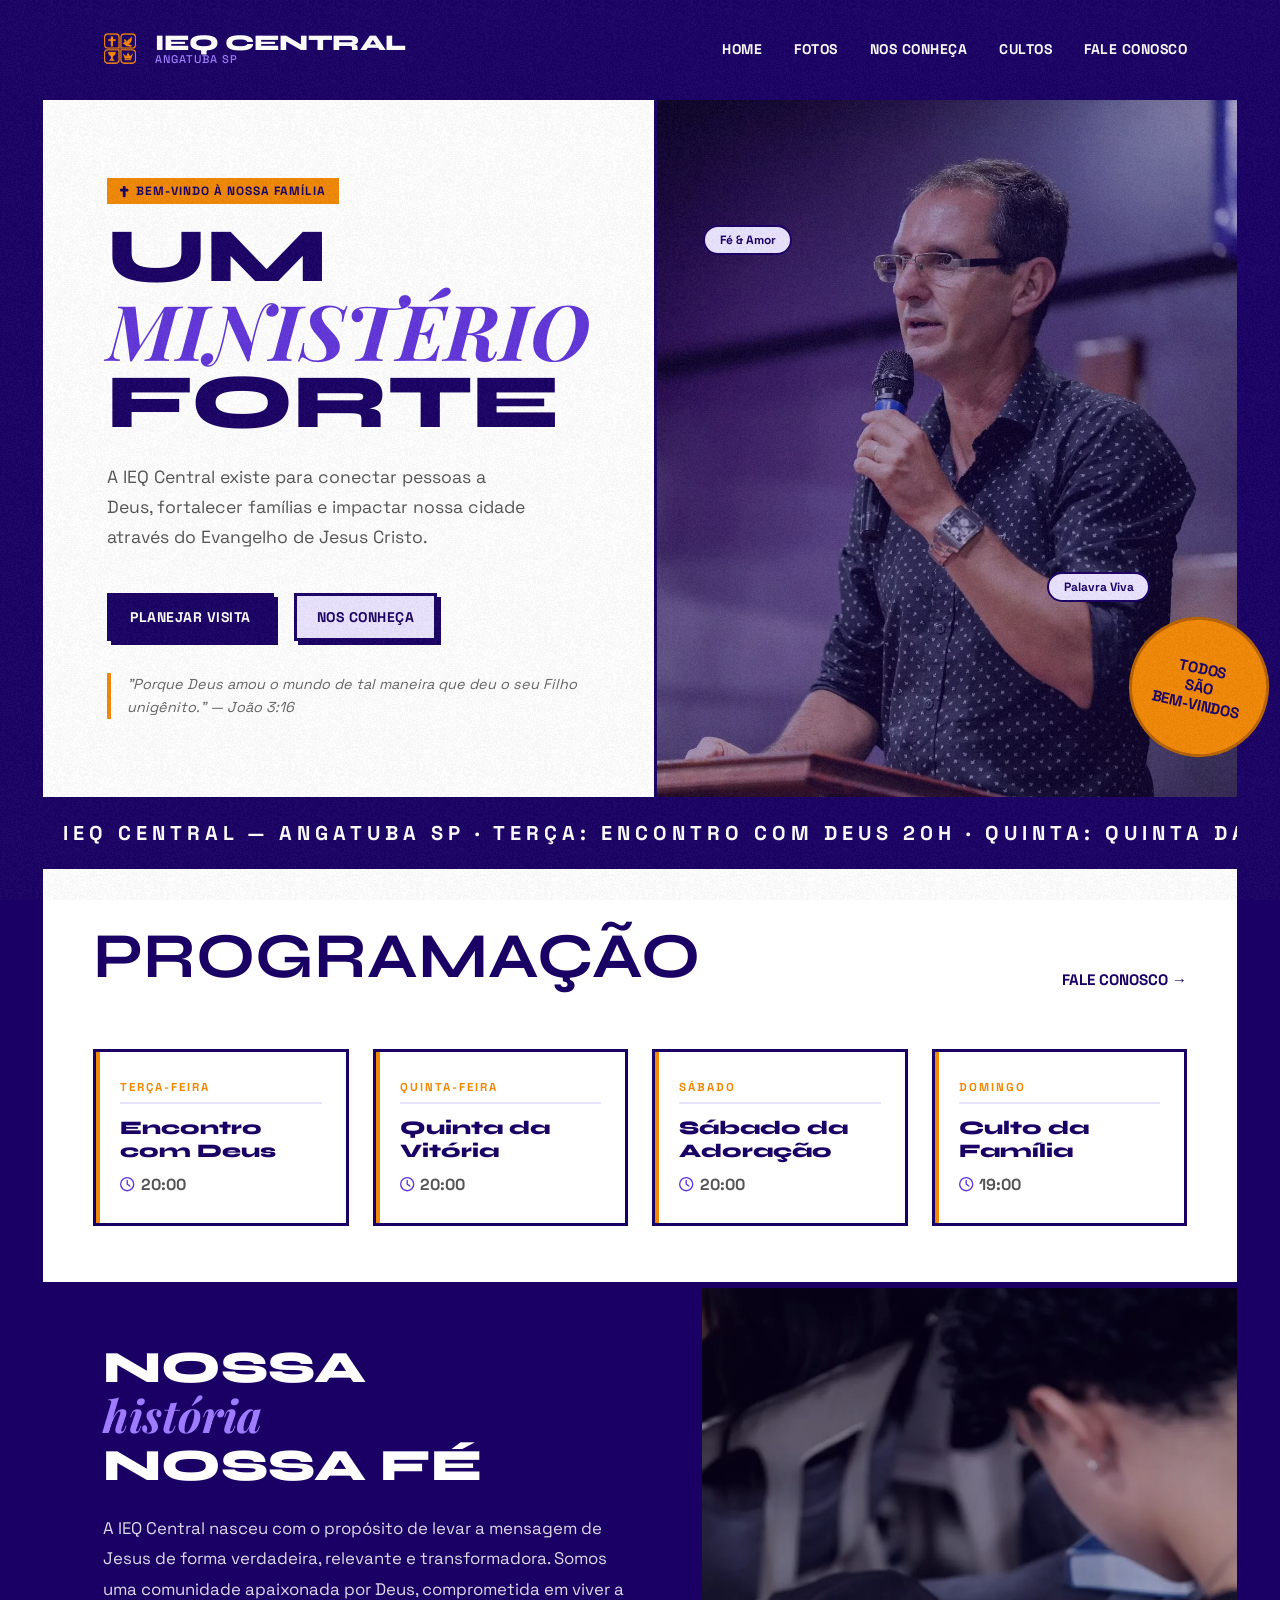
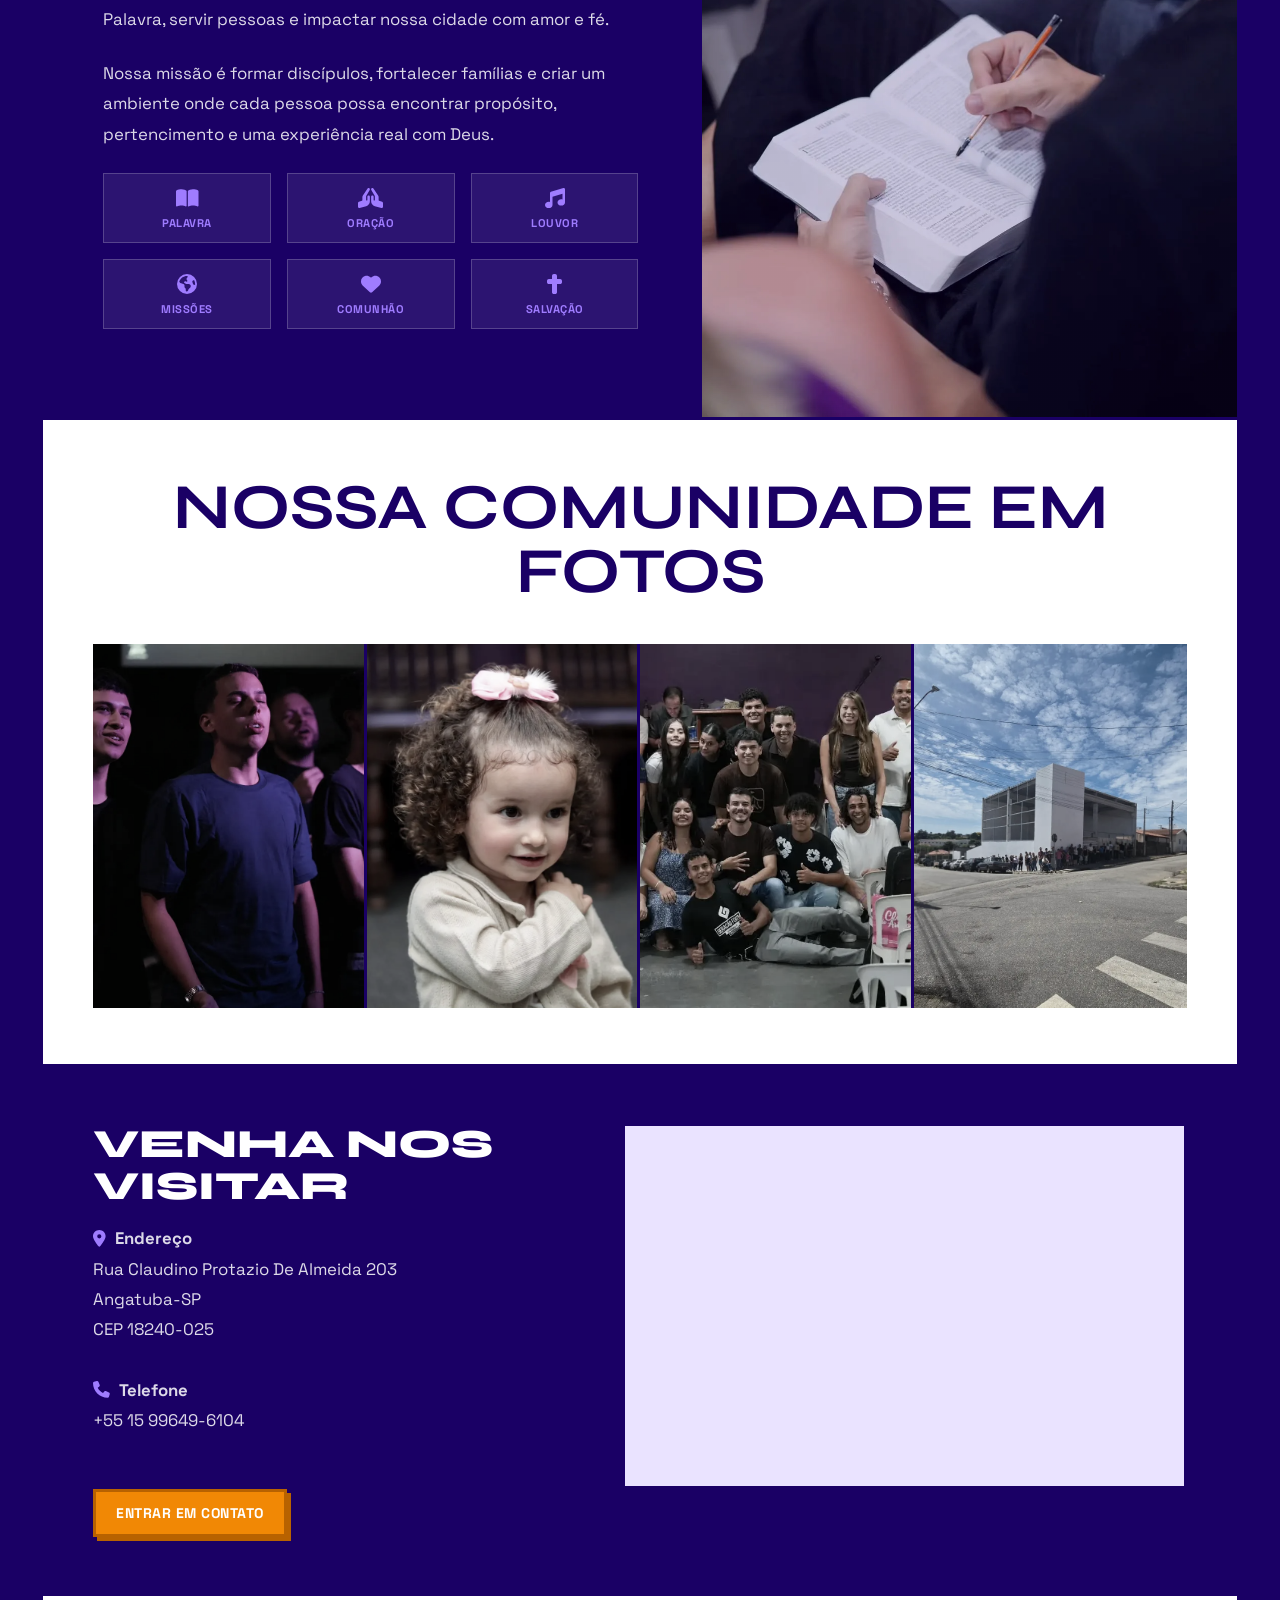
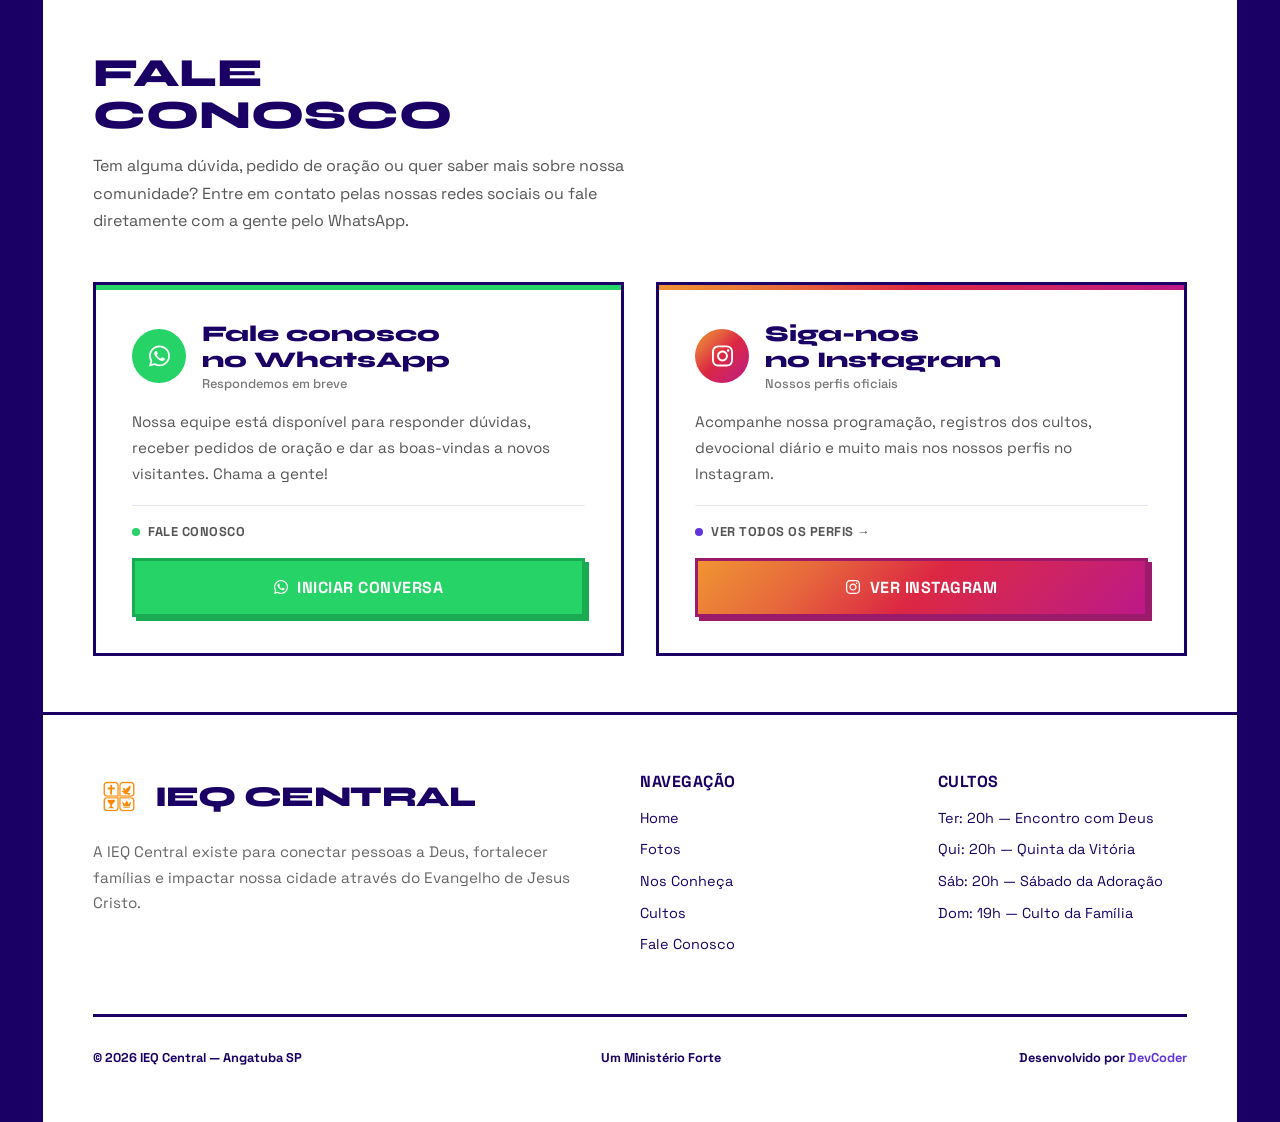
==== commit 6056becd: "Performance e acessibilidade (PageSpeed) - ícones Font Awesome viram SVG embutido (remove CSS de 19 " ====
--- a/index.html
+++ b/index.html
@@ -3,13 +3,18 @@
 <head>
   <meta charset="UTF-8" />
   <meta name="viewport" content="width=device-width, initial-scale=1.0" />
-  <title>IEQ Central — Um Ministério Forte</title>
-  <meta name="description" content="IEQ Central — Angatuba SP. Um Ministério Forte." />
+  <title>IEQ Central Angatuba — Igreja do Evangelho Quadrangular</title>
+  <meta name="description" content="Igreja do Evangelho Quadrangular em Angatuba-SP. Cultos terça, quinta e sábado às 20h e domingo às 19h. Rua Claudino Protazio de Almeida, 203. Venha nos visitar!" />
+  <link rel="canonical" href="https://www.ieqcentralangatuba.com.br/" />
 
   <!-- Open Graph -->
   <meta property="og:title" content="IEQ Central — Angatuba SP">
   <meta property="og:description" content="Igreja do Evangelho Quadrangular — IEQ Central Angatuba">
-  <meta property="og:image" content="https://www.ieqcentralangatuba.com.br/fotos/og-image.png">
+  <meta property="og:image" content="https://www.ieqcentralangatuba.com.br/fotos/og-image.jpg">
+  <meta property="og:image:width" content="1200">
+  <meta property="og:image:height" content="630">
+  <meta property="og:image:alt" content="IEQ Central — Angatuba SP">
+  <meta property="og:locale" content="pt_BR">
   <meta property="og:url" content="https://www.ieqcentralangatuba.com.br/">
   <meta property="og:type" content="website">
   <meta property="og:site_name" content="IEQ Central">
@@ -18,14 +23,50 @@
   <meta name="twitter:card" content="summary_large_image">
   <meta name="twitter:title" content="IEQ Central — Angatuba SP">
   <meta name="twitter:description" content="Igreja do Evangelho Quadrangular — IEQ Central Angatuba">
-  <meta name="twitter:image" content="https://www.ieqcentralangatuba.com.br/fotos/og-image.png">
-
-  <link rel="icon" href="fotos/icon.webp" type="image/webp" />
-  <link rel="preconnect" href="https://fonts.googleapis.com" />
-  <link rel="preconnect" href="https://fonts.gstatic.com" crossorigin />
-  <link href="https://fonts.googleapis.com/css2?family=Space+Grotesk:wght@400;500;700;800&family=Syne:wght@700;800&family=Playfair+Display:ital,wght@0,700;1,700&display=swap" rel="stylesheet" />
-  <link rel="stylesheet" href="https://cdnjs.cloudflare.com/ajax/libs/font-awesome/6.5.0/css/all.min.css" />
+  <meta name="twitter:image" content="https://www.ieqcentralangatuba.com.br/fotos/og-image.jpg">
+
+  <link rel="icon" href="/fotos/favicon-48.png" type="image/png" sizes="48x48" />
+  <link rel="icon" href="/fotos/icon.webp" type="image/webp" />
+  <link rel="apple-touch-icon" href="/apple-touch-icon.png" />
+  <!-- foto do topo é o maior elemento da tela: começa a baixar antes do CSS -->
+  <link rel="preload" as="image" href="/fotos/ft1.webp" type="image/webp" fetchpriority="high" />
+  <link rel="preload" href="/fonts/syne.woff2" as="font" type="font/woff2" crossorigin />
+  <link rel="preload" href="/fonts/space-grotesk.woff2" as="font" type="font/woff2" crossorigin />
   <link rel="stylesheet" href="style.css" />
+
+  <!-- Dados estruturados: ajuda o Google a mostrar endereço, telefone e mapa da igreja -->
+  <script type="application/ld+json">
+  {
+    "@context": "https://schema.org",
+    "@type": "Church",
+    "@id": "https://www.ieqcentralangatuba.com.br/#igreja",
+    "name": "IEQ Central Angatuba",
+    "alternateName": "Igreja do Evangelho Quadrangular — IEQ Central Angatuba",
+    "description": "Igreja do Evangelho Quadrangular em Angatuba-SP. Um Ministério Forte.",
+    "url": "https://www.ieqcentralangatuba.com.br/",
+    "logo": "https://www.ieqcentralangatuba.com.br/fotos/icon.webp",
+    "image": "https://www.ieqcentralangatuba.com.br/fotos/og-image.jpg",
+    "telephone": "+55 15 99649-6104",
+    "address": {
+      "@type": "PostalAddress",
+      "streetAddress": "Rua Claudino Protazio de Almeida, 203",
+      "addressLocality": "Angatuba",
+      "addressRegion": "SP",
+      "postalCode": "18240-025",
+      "addressCountry": "BR"
+    },
+    "geo": {
+      "@type": "GeoCoordinates",
+      "latitude": -23.49122630294178,
+      "longitude": -48.41094253758055
+    },
+    "hasMap": "https://maps.google.com/?cid=15363557629756026169",
+    "sameAs": [
+      "https://www.instagram.com/ieqcentralangatuba",
+      "https://www.instagram.com/quadrangularcentralangatuba"
+    ]
+  }
+  </script>
 </head>
 <body>
 
@@ -33,7 +74,7 @@
 
   <!-- Header -->
   <header>
-    <a href="#home" class="logo" aria-label="IEQ Central — Início">
+    <a href="#home" class="logo" aria-label="IEQ Central Angatuba SP — Início">
       <img class="logo-cross" src="fotos/logo interna site.webp" alt="" aria-hidden="true" />
       <div class="logo-text">
         <span class="logo-name">IEQ Central</span>
@@ -73,7 +114,7 @@
     <!-- Hero -->
     <section class="hero" id="home" aria-labelledby="heroHeading">
       <div class="hero-content">
-        <span class="hero-eyebrow"><i class="fa-solid fa-cross"></i> Bem-vindo à nossa família</span>
+        <span class="hero-eyebrow"><svg class="fa-svg" viewBox="0 0 384 512" width="0.75em" height="1em" aria-hidden="true" focusable="false"><path d="M176 0c-26.5 0-48 21.5-48 48v80H48c-26.5 0-48 21.5-48 48v32c0 26.5 21.5 48 48 48h80V464c0 26.5 21.5 48 48 48h32c26.5 0 48-21.5 48-48V256h80c26.5 0 48-21.5 48-48V176c0-26.5-21.5-48-48-48H256V48c0-26.5-21.5-48-48-48H176z"/></svg> Bem-vindo à nossa família</span>
         <h1 class="hero-title" id="heroHeading">
           UM<br /><span>MINISTÉRIO</span>FORTE
         </h1>
@@ -115,25 +156,25 @@
           <div class="culto-card-accent"></div>
           <div class="culto-card-day">Terça-feira</div>
           <div class="culto-card-name">Encontro com Deus</div>
-          <div class="culto-card-time"><i class="fa-regular fa-clock"></i> 20:00</div>
+          <div class="culto-card-time"><svg class="fa-svg" viewBox="0 0 512 512" width="1em" height="1em" aria-hidden="true" focusable="false"><path d="M464 256A208 208 0 1 1 48 256a208 208 0 1 1 416 0zM0 256a256 256 0 1 0 512 0A256 256 0 1 0 0 256zM232 120V256c0 8 4 15.5 10.7 20l96 64c11 7.4 25.9 4.4 33.3-6.7s4.4-25.9-6.7-33.3L280 243.2V120c0-13.3-10.7-24-24-24s-24 10.7-24 24z"/></svg> 20:00</div>
         </div>
         <div class="culto-card fade-in">
           <div class="culto-card-accent"></div>
           <div class="culto-card-day">Quinta-feira</div>
           <div class="culto-card-name">Quinta da Vitória</div>
-          <div class="culto-card-time"><i class="fa-regular fa-clock"></i> 20:00</div>
+          <div class="culto-card-time"><svg class="fa-svg" viewBox="0 0 512 512" width="1em" height="1em" aria-hidden="true" focusable="false"><path d="M464 256A208 208 0 1 1 48 256a208 208 0 1 1 416 0zM0 256a256 256 0 1 0 512 0A256 256 0 1 0 0 256zM232 120V256c0 8 4 15.5 10.7 20l96 64c11 7.4 25.9 4.4 33.3-6.7s4.4-25.9-6.7-33.3L280 243.2V120c0-13.3-10.7-24-24-24s-24 10.7-24 24z"/></svg> 20:00</div>
         </div>
         <div class="culto-card fade-in">
           <div class="culto-card-accent"></div>
           <div class="culto-card-day">Sábado</div>
           <div class="culto-card-name">Sábado da Adoração</div>
-          <div class="culto-card-time"><i class="fa-regular fa-clock"></i> 20:00</div>
+          <div class="culto-card-time"><svg class="fa-svg" viewBox="0 0 512 512" width="1em" height="1em" aria-hidden="true" focusable="false"><path d="M464 256A208 208 0 1 1 48 256a208 208 0 1 1 416 0zM0 256a256 256 0 1 0 512 0A256 256 0 1 0 0 256zM232 120V256c0 8 4 15.5 10.7 20l96 64c11 7.4 25.9 4.4 33.3-6.7s4.4-25.9-6.7-33.3L280 243.2V120c0-13.3-10.7-24-24-24s-24 10.7-24 24z"/></svg> 20:00</div>
         </div>
         <div class="culto-card fade-in">
           <div class="culto-card-accent"></div>
           <div class="culto-card-day">Domingo</div>
           <div class="culto-card-name">Culto da Família</div>
-          <div class="culto-card-time"><i class="fa-regular fa-clock"></i> 19:00</div>
+          <div class="culto-card-time"><svg class="fa-svg" viewBox="0 0 512 512" width="1em" height="1em" aria-hidden="true" focusable="false"><path d="M464 256A208 208 0 1 1 48 256a208 208 0 1 1 416 0zM0 256a256 256 0 1 0 512 0A256 256 0 1 0 0 256zM232 120V256c0 8 4 15.5 10.7 20l96 64c11 7.4 25.9 4.4 33.3-6.7s4.4-25.9-6.7-33.3L280 243.2V120c0-13.3-10.7-24-24-24s-24 10.7-24 24z"/></svg> 19:00</div>
         </div>
       </div>
     </section>
@@ -152,27 +193,27 @@
         </p>
         <div class="about-pillars" aria-label="Nossos pilares">
           <div class="pillar">
-            <div class="pillar-icon"><i class="fa-solid fa-book-open"></i></div>
+            <div class="pillar-icon"><svg class="fa-svg" viewBox="0 0 576 512" width="1.125em" height="1em" aria-hidden="true" focusable="false"><path d="M249.6 471.5c10.8 3.8 22.4-4.1 22.4-15.5V78.6c0-4.2-1.6-8.4-5-11C247.4 52 202.4 32 144 32C93.5 32 46.3 45.3 18.1 56.1C6.8 60.5 0 71.7 0 83.8V454.1c0 11.9 12.8 20.2 24.1 16.5C55.6 460.1 105.5 448 144 448c33.9 0 79 14 105.6 23.5zm76.8 0C353 462 398.1 448 432 448c38.5 0 88.4 12.1 119.9 22.6c11.3 3.8 24.1-4.6 24.1-16.5V83.8c0-12.1-6.8-23.3-18.1-27.6C529.7 45.3 482.5 32 432 32c-58.4 0-103.4 20-123 35.6c-3.3 2.6-5 6.8-5 11V456c0 11.4 11.7 19.3 22.4 15.5z"/></svg></div>
             <div class="pillar-label">Palavra</div>
           </div>
           <div class="pillar">
-            <div class="pillar-icon"><i class="fa-solid fa-hands-praying"></i></div>
+            <div class="pillar-icon"><svg class="fa-svg" viewBox="0 0 640 512" width="1.25em" height="1em" aria-hidden="true" focusable="false"><path d="M351.2 4.8c3.2-2 6.6-3.3 10-4.1c4.7-1 9.6-.9 14.1 .1c7.7 1.8 14.8 6.5 19.4 13.6L514.6 194.2c8.8 13.1 13.4 28.6 13.4 44.4v73.5c0 6.9 4.4 13 10.9 15.2l79.2 26.4C631.2 358 640 370.2 640 384v96c0 9.9-4.6 19.3-12.5 25.4s-18.1 8.1-27.7 5.5L431 465.9c-56-14.9-95-65.7-95-123.7V224c0-17.7 14.3-32 32-32s32 14.3 32 32v80c0 8.8 7.2 16 16 16s16-7.2 16-16V219.1c0-7-1.8-13.8-5.3-19.8L340.3 48.1c-1.7-3-2.9-6.1-3.6-9.3c-1-4.7-1-9.6 .1-14.1c1.9-8 6.8-15.2 14.3-19.9zm-62.4 0c7.5 4.6 12.4 11.9 14.3 19.9c1.1 4.6 1.2 9.4 .1 14.1c-.7 3.2-1.9 6.3-3.6 9.3L213.3 199.3c-3.5 6-5.3 12.9-5.3 19.8V304c0 8.8 7.2 16 16 16s16-7.2 16-16V224c0-17.7 14.3-32 32-32s32 14.3 32 32V342.3c0 58-39 108.7-95 123.7l-168.7 45c-9.6 2.6-19.9 .5-27.7-5.5S0 490 0 480V384c0-13.8 8.8-26 21.9-30.4l79.2-26.4c6.5-2.2 10.9-8.3 10.9-15.2V238.5c0-15.8 4.7-31.2 13.4-44.4L245.2 14.5c4.6-7.1 11.7-11.8 19.4-13.6c4.6-1.1 9.4-1.2 14.1-.1c3.5 .8 6.9 2.1 10 4.1z"/></svg></div>
             <div class="pillar-label">Oração</div>
           </div>
           <div class="pillar">
-            <div class="pillar-icon"><i class="fa-solid fa-music"></i></div>
+            <div class="pillar-icon"><svg class="fa-svg" viewBox="0 0 512 512" width="1em" height="1em" aria-hidden="true" focusable="false"><path d="M499.1 6.3c8.1 6 12.9 15.6 12.9 25.7v72V368c0 44.2-43 80-96 80s-96-35.8-96-80s43-80 96-80c11.2 0 22 1.6 32 4.6V147L192 223.8V432c0 44.2-43 80-96 80s-96-35.8-96-80s43-80 96-80c11.2 0 22 1.6 32 4.6V200 128c0-14.1 9.3-26.6 22.8-30.7l320-96c9.7-2.9 20.2-1.1 28.3 5z"/></svg></div>
             <div class="pillar-label">Louvor</div>
           </div>
           <div class="pillar">
-            <div class="pillar-icon"><i class="fa-solid fa-earth-americas"></i></div>
+            <div class="pillar-icon"><svg class="fa-svg" viewBox="0 0 512 512" width="1em" height="1em" aria-hidden="true" focusable="false"><path d="M57.7 193l9.4 16.4c8.3 14.5 21.9 25.2 38 29.8L163 255.7c17.2 4.9 29 20.6 29 38.5v39.9c0 11 6.2 21 16 25.9s16 14.9 16 25.9v39c0 15.6 14.9 26.9 29.9 22.6c16.1-4.6 28.6-17.5 32.7-33.8l2.8-11.2c4.2-16.9 15.2-31.4 30.3-40l8.1-4.6c15-8.5 24.2-24.5 24.2-41.7v-8.3c0-12.7-5.1-24.9-14.1-33.9l-3.9-3.9c-9-9-21.2-14.1-33.9-14.1H257c-11.1 0-22.1-2.9-31.8-8.4l-34.5-19.7c-4.3-2.5-7.6-6.5-9.2-11.2c-3.2-9.6 1.1-20 10.2-24.5l5.9-3c6.6-3.3 14.3-3.9 21.3-1.5l23.2 7.7c8.2 2.7 17.2-.4 21.9-7.5c4.7-7 4.2-16.3-1.2-22.8l-13.6-16.3c-10-12-9.9-29.5 .3-41.3l15.7-18.3c8.8-10.3 10.2-25 3.5-36.7l-2.4-4.2c-3.5-.2-6.9-.3-10.4-.3C163.1 48 84.4 108.9 57.7 193zM464 256c0-36.8-9.6-71.4-26.4-101.5L412 164.8c-15.7 6.3-23.8 23.8-18.5 39.8l16.9 50.7c3.5 10.4 12 18.3 22.6 20.9l29.1 7.3c1.2-9 1.8-18.2 1.8-27.5zM0 256a256 256 0 1 1 512 0A256 256 0 1 1 0 256z"/></svg></div>
             <div class="pillar-label">Missões</div>
           </div>
           <div class="pillar">
-            <div class="pillar-icon"><i class="fa-solid fa-heart"></i></div>
+            <div class="pillar-icon"><svg class="fa-svg" viewBox="0 0 512 512" width="1em" height="1em" aria-hidden="true" focusable="false"><path d="M47.6 300.4L228.3 469.1c7.5 7 17.4 10.9 27.7 10.9s20.2-3.9 27.7-10.9L464.4 300.4c30.4-28.3 47.6-68 47.6-109.5v-5.8c0-69.9-50.5-129.5-119.4-141C347 36.5 300.6 51.4 268 84L256 96 244 84c-32.6-32.6-79-47.5-124.6-39.9C50.5 55.6 0 115.2 0 185.1v5.8c0 41.5 17.2 81.2 47.6 109.5z"/></svg></div>
             <div class="pillar-label">Comunhão</div>
           </div>
           <div class="pillar">
-            <div class="pillar-icon"><i class="fa-solid fa-cross"></i></div>
+            <div class="pillar-icon"><svg class="fa-svg" viewBox="0 0 384 512" width="0.75em" height="1em" aria-hidden="true" focusable="false"><path d="M176 0c-26.5 0-48 21.5-48 48v80H48c-26.5 0-48 21.5-48 48v32c0 26.5 21.5 48 48 48h80V464c0 26.5 21.5 48 48 48h32c26.5 0 48-21.5 48-48V256h80c26.5 0 48-21.5 48-48V176c0-26.5-21.5-48-48-48H256V48c0-26.5-21.5-48-48-48H176z"/></svg></div>
             <div class="pillar-label">Salvação</div>
           </div>
         </div>
@@ -205,11 +246,11 @@
       <div class="location-info fade-in">
         <h2 class="location-title" id="localHeading">VENHA NOS<br />VISITAR</h2>
         <address class="location-address">
-          <i class="fa-solid fa-location-dot"></i> <strong>Endereço</strong><br />
+          <svg class="fa-svg" viewBox="0 0 384 512" width="0.75em" height="1em" aria-hidden="true" focusable="false"><path d="M215.7 499.2C267 435 384 279.4 384 192C384 86 298 0 192 0S0 86 0 192c0 87.4 117 243 168.3 307.2c12.3 15.3 35.1 15.3 47.4 0zM192 128a64 64 0 1 1 0 128 64 64 0 1 1 0-128z"/></svg> <strong>Endereço</strong><br />
           Rua Claudino Protazio De Almeida 203<br />
           Angatuba-SP<br />
           CEP 18240-025<br /><br />
-          <i class="fa-solid fa-phone"></i> <strong>Telefone</strong><br />
+          <svg class="fa-svg" viewBox="0 0 512 512" width="1em" height="1em" aria-hidden="true" focusable="false"><path d="M164.9 24.6c-7.7-18.6-28-28.5-47.4-23.2l-88 24C12.1 30.2 0 46 0 64C0 311.4 200.6 512 448 512c18 0 33.8-12.1 38.6-29.5l24-88c5.3-19.4-4.6-39.7-23.2-47.4l-96-40c-16.3-6.8-35.2-2.1-46.3 11.6L304.7 368C234.3 334.7 177.3 277.7 144 207.3L193.3 167c13.7-11.2 18.4-30 11.6-46.3l-40-96z"/></svg> <strong>Telefone</strong><br />
           +55 15 99649-6104<br /><br />
         </address>
         <a href="#contato" class="btn-cta btn-cta--accent">Entrar em Contato</a>
@@ -241,7 +282,7 @@
           <div class="contact-card-top contact-card-top--whatsapp"></div>
           <div class="contact-card-header">
             <div class="contact-icon-wrap contact-icon-wrap--whatsapp">
-              <i class="fa-brands fa-whatsapp"></i>
+              <svg class="fa-svg" viewBox="0 0 448 512" width="0.875em" height="1em" aria-hidden="true" focusable="false"><path d="M380.9 97.1C339 55.1 283.2 32 223.9 32c-122.4 0-222 99.6-222 222 0 39.1 10.2 77.3 29.6 111L0 480l117.7-30.9c32.4 17.7 68.9 27 106.1 27h.1c122.3 0 224.1-99.6 224.1-222 0-59.3-25.2-115-67.1-157zm-157 341.6c-33.2 0-65.7-8.9-94-25.7l-6.7-4-69.8 18.3L72 359.2l-4.4-7c-18.5-29.4-28.2-63.3-28.2-98.2 0-101.7 82.8-184.5 184.6-184.5 49.3 0 95.6 19.2 130.4 54.1 34.8 34.9 56.2 81.2 56.1 130.5 0 101.8-84.9 184.6-186.6 184.6zm101.2-138.2c-5.5-2.8-32.8-16.2-37.9-18-5.1-1.9-8.8-2.8-12.5 2.8-3.7 5.6-14.3 18-17.6 21.8-3.2 3.7-6.5 4.2-12 1.4-32.6-16.3-54-29.1-75.5-66-5.7-9.8 5.7-9.1 16.3-30.3 1.8-3.7.9-6.9-.5-9.7-1.4-2.8-12.5-30.1-17.1-41.2-4.5-10.8-9.1-9.3-12.5-9.5-3.2-.2-6.9-.2-10.6-.2-3.7 0-9.7 1.4-14.8 6.9-5.1 5.6-19.4 19-19.4 46.3 0 27.3 19.9 53.7 22.6 57.4 2.8 3.7 39.1 59.7 94.8 83.8 35.2 15.2 49 16.5 66.6 13.9 10.7-1.6 32.8-13.4 37.4-26.4 4.6-13 4.6-24.1 3.2-26.4-1.3-2.5-5-3.9-10.5-6.6z"/></svg>
             </div>
             <div>
               <div class="contact-card-title">Fale conosco<br />no WhatsApp</div>
@@ -257,16 +298,16 @@
             Fale Conosco
           </div>
           <a href="https://wa.me/5515996496104" target="_blank" rel="noopener noreferrer" class="btn-contact btn-contact--whatsapp" aria-label="Abrir conversa no WhatsApp">
-            <i class="fa-brands fa-whatsapp"></i> Iniciar conversa
+            <svg class="fa-svg" viewBox="0 0 448 512" width="0.875em" height="1em" aria-hidden="true" focusable="false"><path d="M380.9 97.1C339 55.1 283.2 32 223.9 32c-122.4 0-222 99.6-222 222 0 39.1 10.2 77.3 29.6 111L0 480l117.7-30.9c32.4 17.7 68.9 27 106.1 27h.1c122.3 0 224.1-99.6 224.1-222 0-59.3-25.2-115-67.1-157zm-157 341.6c-33.2 0-65.7-8.9-94-25.7l-6.7-4-69.8 18.3L72 359.2l-4.4-7c-18.5-29.4-28.2-63.3-28.2-98.2 0-101.7 82.8-184.5 184.6-184.5 49.3 0 95.6 19.2 130.4 54.1 34.8 34.9 56.2 81.2 56.1 130.5 0 101.8-84.9 184.6-186.6 184.6zm101.2-138.2c-5.5-2.8-32.8-16.2-37.9-18-5.1-1.9-8.8-2.8-12.5 2.8-3.7 5.6-14.3 18-17.6 21.8-3.2 3.7-6.5 4.2-12 1.4-32.6-16.3-54-29.1-75.5-66-5.7-9.8 5.7-9.1 16.3-30.3 1.8-3.7.9-6.9-.5-9.7-1.4-2.8-12.5-30.1-17.1-41.2-4.5-10.8-9.1-9.3-12.5-9.5-3.2-.2-6.9-.2-10.6-.2-3.7 0-9.7 1.4-14.8 6.9-5.1 5.6-19.4 19-19.4 46.3 0 27.3 19.9 53.7 22.6 57.4 2.8 3.7 39.1 59.7 94.8 83.8 35.2 15.2 49 16.5 66.6 13.9 10.7-1.6 32.8-13.4 37.4-26.4 4.6-13 4.6-24.1 3.2-26.4-1.3-2.5-5-3.9-10.5-6.6z"/></svg> Iniciar conversa
           </a>
         </div>
 
         <!-- Instagram Card -->
-        <a href="instagram.html" class="contact-card contact-card--link fade-in" aria-label="Ver perfis do Instagram">
+        <a href="/instagram" class="contact-card contact-card--link fade-in" aria-label="Ver perfis do Instagram">
           <div class="contact-card-top contact-card-top--instagram"></div>
           <div class="contact-card-header">
             <div class="contact-icon-wrap contact-icon-wrap--instagram">
-              <i class="fa-brands fa-instagram"></i>
+              <svg class="fa-svg" viewBox="0 0 448 512" width="0.875em" height="1em" aria-hidden="true" focusable="false"><path d="M224.1 141c-63.6 0-114.9 51.3-114.9 114.9s51.3 114.9 114.9 114.9S339 319.5 339 255.9 287.7 141 224.1 141zm0 189.6c-41.1 0-74.7-33.5-74.7-74.7s33.5-74.7 74.7-74.7 74.7 33.5 74.7 74.7-33.6 74.7-74.7 74.7zm146.4-194.3c0 14.9-12 26.8-26.8 26.8-14.9 0-26.8-12-26.8-26.8s12-26.8 26.8-26.8 26.8 12 26.8 26.8zm76.1 27.2c-1.7-35.9-9.9-67.7-36.2-93.9-26.2-26.2-58-34.4-93.9-36.2-37-2.1-147.9-2.1-184.9 0-35.8 1.7-67.6 9.9-93.9 36.1s-34.4 58-36.2 93.9c-2.1 37-2.1 147.9 0 184.9 1.7 35.9 9.9 67.7 36.2 93.9s58 34.4 93.9 36.2c37 2.1 147.9 2.1 184.9 0 35.9-1.7 67.7-9.9 93.9-36.2 26.2-26.2 34.4-58 36.2-93.9 2.1-37 2.1-147.8 0-184.8zM398.8 388c-7.8 19.6-22.9 34.7-42.6 42.6-29.5 11.7-99.5 9-132.1 9s-102.7 2.6-132.1-9c-19.6-7.8-34.7-22.9-42.6-42.6-11.7-29.5-9-99.5-9-132.1s-2.6-102.7 9-132.1c7.8-19.6 22.9-34.7 42.6-42.6 29.5-11.7 99.5-9 132.1-9s102.7-2.6 132.1 9c19.6 7.8 34.7 22.9 42.6 42.6 11.7 29.5 9 99.5 9 132.1s2.7 102.7-9 132.1z"/></svg>
             </div>
             <div>
               <div class="contact-card-title">Siga-nos<br />no Instagram</div>
@@ -282,7 +323,7 @@
             Ver todos os perfis &rarr;
           </div>
           <span class="btn-contact btn-contact--instagram">
-            <i class="fa-brands fa-instagram"></i> Ver Instagram
+            <svg class="fa-svg" viewBox="0 0 448 512" width="0.875em" height="1em" aria-hidden="true" focusable="false"><path d="M224.1 141c-63.6 0-114.9 51.3-114.9 114.9s51.3 114.9 114.9 114.9S339 319.5 339 255.9 287.7 141 224.1 141zm0 189.6c-41.1 0-74.7-33.5-74.7-74.7s33.5-74.7 74.7-74.7 74.7 33.5 74.7 74.7-33.6 74.7-74.7 74.7zm146.4-194.3c0 14.9-12 26.8-26.8 26.8-14.9 0-26.8-12-26.8-26.8s12-26.8 26.8-26.8 26.8 12 26.8 26.8zm76.1 27.2c-1.7-35.9-9.9-67.7-36.2-93.9-26.2-26.2-58-34.4-93.9-36.2-37-2.1-147.9-2.1-184.9 0-35.8 1.7-67.6 9.9-93.9 36.1s-34.4 58-36.2 93.9c-2.1 37-2.1 147.9 0 184.9 1.7 35.9 9.9 67.7 36.2 93.9s58 34.4 93.9 36.2c37 2.1 147.9 2.1 184.9 0 35.9-1.7 67.7-9.9 93.9-36.2 26.2-26.2 34.4-58 36.2-93.9 2.1-37 2.1-147.8 0-184.8zM398.8 388c-7.8 19.6-22.9 34.7-42.6 42.6-29.5 11.7-99.5 9-132.1 9s-102.7 2.6-132.1-9c-19.6-7.8-34.7-22.9-42.6-42.6-11.7-29.5-9-99.5-9-132.1s-2.6-102.7 9-132.1c7.8-19.6 22.9-34.7 42.6-42.6 29.5-11.7 99.5-9 132.1-9s102.7-2.6 132.1 9c19.6 7.8 34.7 22.9 42.6 42.6 11.7 29.5 9 99.5 9 132.1s2.7 102.7-9 132.1z"/></svg> Ver Instagram
           </span>
         </a>
       </div>
@@ -303,7 +344,7 @@
     </div>
 
     <nav class="footer-links" aria-label="Navegação do rodapé">
-      <h4>Navegação</h4>
+      <h3>Navegação</h3>
       <ul>
         <li><a href="#home">Home</a></li>
         <li><a href="#fotos">Fotos</a></li>
@@ -314,7 +355,7 @@
     </nav>
 
     <div class="footer-links">
-      <h4>Cultos</h4>
+      <h3>Cultos</h3>
       <ul>
         <li>Ter: 20h &mdash; Encontro com Deus</li>
         <li>Qui: 20h &mdash; Quinta da Vitória</li>
--- a/style.css
+++ b/style.css
@@ -1,5 +1,50 @@
 /* ── Fonts ────────────────────────────────────────────────── */
-@import url('https://fonts.googleapis.com/css2?family=Space+Grotesk:wght@400;500;700;800&family=Syne:wght@700;800&family=Playfair+Display:ital,wght@0,700;1,700&display=swap');
+/* hospedadas no próprio site (SIL OFL), subconjunto latino — evita a ida ao Google Fonts */
+@font-face {
+  font-family: 'Space Grotesk';
+  font-style: normal;
+  font-weight: 300 700;
+  font-display: swap;
+  src: url('/fonts/space-grotesk.woff2') format('woff2');
+  unicode-range: U+0000-00FF, U+0131, U+0152-0153, U+02BB-02BC, U+02C6, U+02DA, U+02DC, U+0304, U+0308, U+0329, U+2000-206F, U+20AC, U+2122, U+2191, U+2193, U+2212, U+2215, U+FEFF, U+FFFD;
+}
+
+@font-face {
+  font-family: 'Syne';
+  font-style: normal;
+  font-weight: 400 800;
+  font-display: swap;
+  src: url('/fonts/syne.woff2') format('woff2');
+  unicode-range: U+0000-00FF, U+0131, U+0152-0153, U+02BB-02BC, U+02C6, U+02DA, U+02DC, U+0304, U+0308, U+0329, U+2000-206F, U+20AC, U+2122, U+2191, U+2193, U+2212, U+2215, U+FEFF, U+FFFD;
+}
+
+@font-face {
+  font-family: 'Playfair Display';
+  font-style: normal;
+  font-weight: 700;
+  font-display: swap;
+  src: url('/fonts/playfair-display-700.woff2') format('woff2');
+  unicode-range: U+0000-00FF, U+0131, U+0152-0153, U+02BB-02BC, U+02C6, U+02DA, U+02DC, U+0304, U+0308, U+0329, U+2000-206F, U+20AC, U+2122, U+2191, U+2193, U+2212, U+2215, U+FEFF, U+FFFD;
+}
+
+@font-face {
+  font-family: 'Playfair Display';
+  font-style: italic;
+  font-weight: 700;
+  font-display: swap;
+  src: url('/fonts/playfair-display-700-italic.woff2') format('woff2');
+  unicode-range: U+0000-00FF, U+0131, U+0152-0153, U+02BB-02BC, U+02C6, U+02DA, U+02DC, U+0304, U+0308, U+0329, U+2000-206F, U+20AC, U+2122, U+2191, U+2193, U+2212, U+2215, U+FEFF, U+FFFD;
+}
+
+/* ── Ícones ───────────────────────────────────────────────── */
+/* SVG embutido no HTML — Font Awesome Free 6.5.0 (ícones CC BY 4.0, fontawesome.com) */
+.fa-svg {
+  display: inline-block;
+  flex: none;
+  fill: currentColor;
+  vertical-align: -0.125em;
+  overflow: visible;
+}
 
 /* ── CSS Custom Properties ────────────────────────────────── */
 :root {
@@ -65,7 +110,7 @@
   pointer-events: none;
   z-index: 9999;
   opacity: 0.04;
-  background-image: url('https://upload.wikimedia.org/wikipedia/commons/7/76/1k_Noise_Texture.png');
+  background-image: url('fotos/noise.webp');
 }
 
 /* ── Header ───────────────────────────────────────────────── */
@@ -315,7 +360,7 @@
   align-items: center;
   gap: 0.5rem;
   background: var(--orange);
-  color: #fff;
+  color: var(--primary);
   padding: 0.3rem 0.8rem;
   font-size: clamp(0.65rem, 1.5vw, 0.75rem);
   font-weight: 800;
@@ -325,7 +370,7 @@
   width: fit-content;
 }
 
-.hero-eyebrow i { font-size: 0.7rem; }
+.hero-eyebrow .fa-svg { font-size: 0.7rem; }
 
 .hero-title {
   font-family: 'Syne', sans-serif;
@@ -403,7 +448,7 @@
   bottom: 1.25rem;
   right: 1.25rem;
   background: var(--orange);
-  color: #fff;
+  color: var(--primary);
   border-radius: 50%;
   width: clamp(80px, 14vw, 140px);
   height: clamp(80px, 14vw, 140px);
@@ -563,7 +608,7 @@
   color: #555;
 }
 
-.culto-card-time i { color: var(--secondary); font-size: 0.9rem; }
+.culto-card-time .fa-svg { color: var(--secondary); font-size: 0.9rem; }
 
 .culto-card-accent {
   position: absolute;
@@ -747,7 +792,7 @@
   font-style: normal;
 }
 
-.location-address i { color: var(--accent); margin-right: 0.35rem; }
+.location-address .fa-svg { color: var(--accent); margin-right: 0.35rem; }
 
 .location-map {
   flex: 1.2;
@@ -848,7 +893,7 @@
   flex-shrink: 0;
 }
 
-.contact-icon-wrap i { color: #fff; font-size: 1.5rem; }
+.contact-icon-wrap .fa-svg { color: #fff; font-size: 1.5rem; }
 
 .contact-icon-wrap--whatsapp { background: #25D366; }
 .contact-icon-wrap--instagram { background: linear-gradient(135deg, #f09433, #e6683c, #dc2743, #cc2366, #bc1888); }
@@ -983,7 +1028,7 @@
   font-size: clamp(0.85rem, 1.5vw, 0.95rem);
 }
 
-.footer-links h4 {
+.footer-links h3 {
   text-transform: uppercase;
   margin-bottom: 1rem;
   font-size: clamp(0.875rem, 1.5vw, 1rem);
@@ -1116,7 +1161,7 @@
   align-items: center;
   gap: 0.5rem;
   background: var(--orange);
-  color: #fff;
+  color: var(--primary);
   padding: 0.3rem 0.9rem;
   font-size: clamp(0.65rem, 1.5vw, 0.75rem);
   font-weight: 800;
@@ -1212,7 +1257,7 @@
   flex-shrink: 0;
 }
 
-.ig-profile-avatar i { color: #fff; font-size: 1.5rem; }
+.ig-profile-avatar .fa-svg { color: #fff; font-size: 1.5rem; }
 
 .ig-profile-avatar img {
   width: 100%;
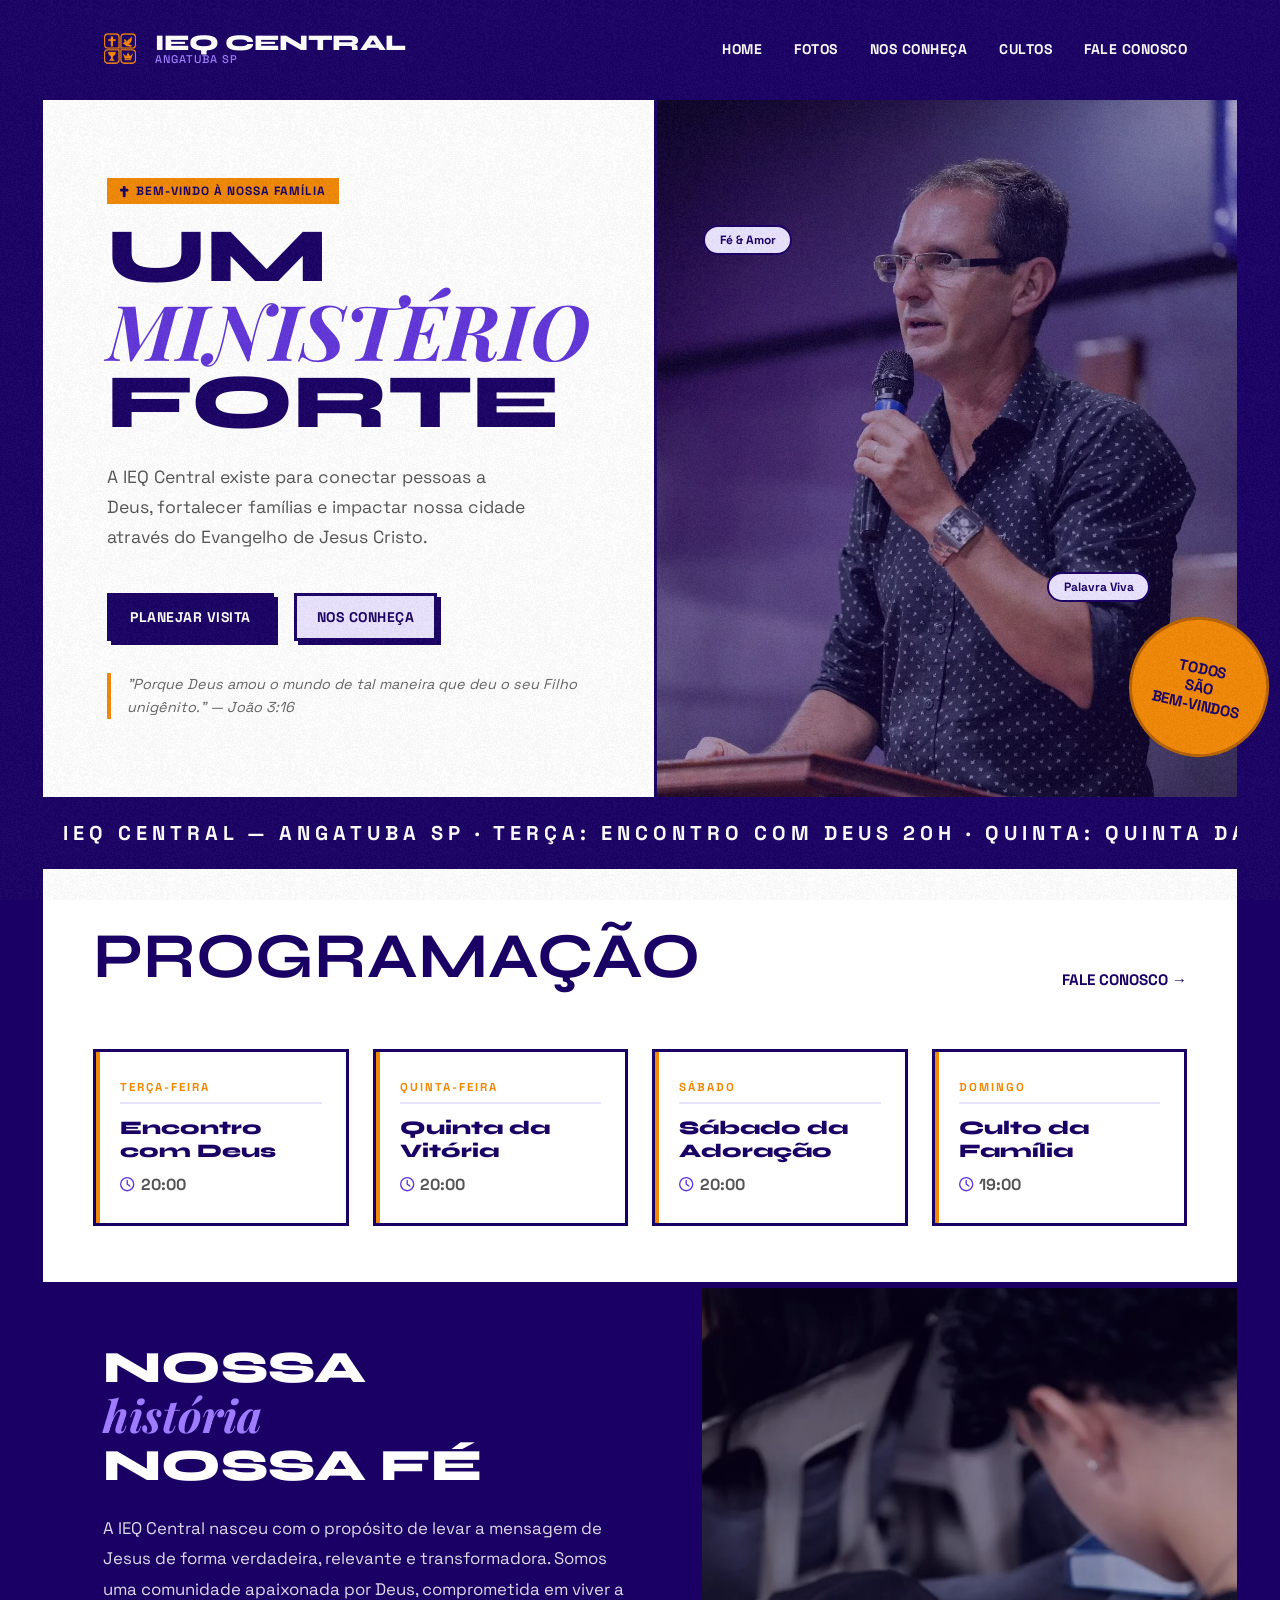
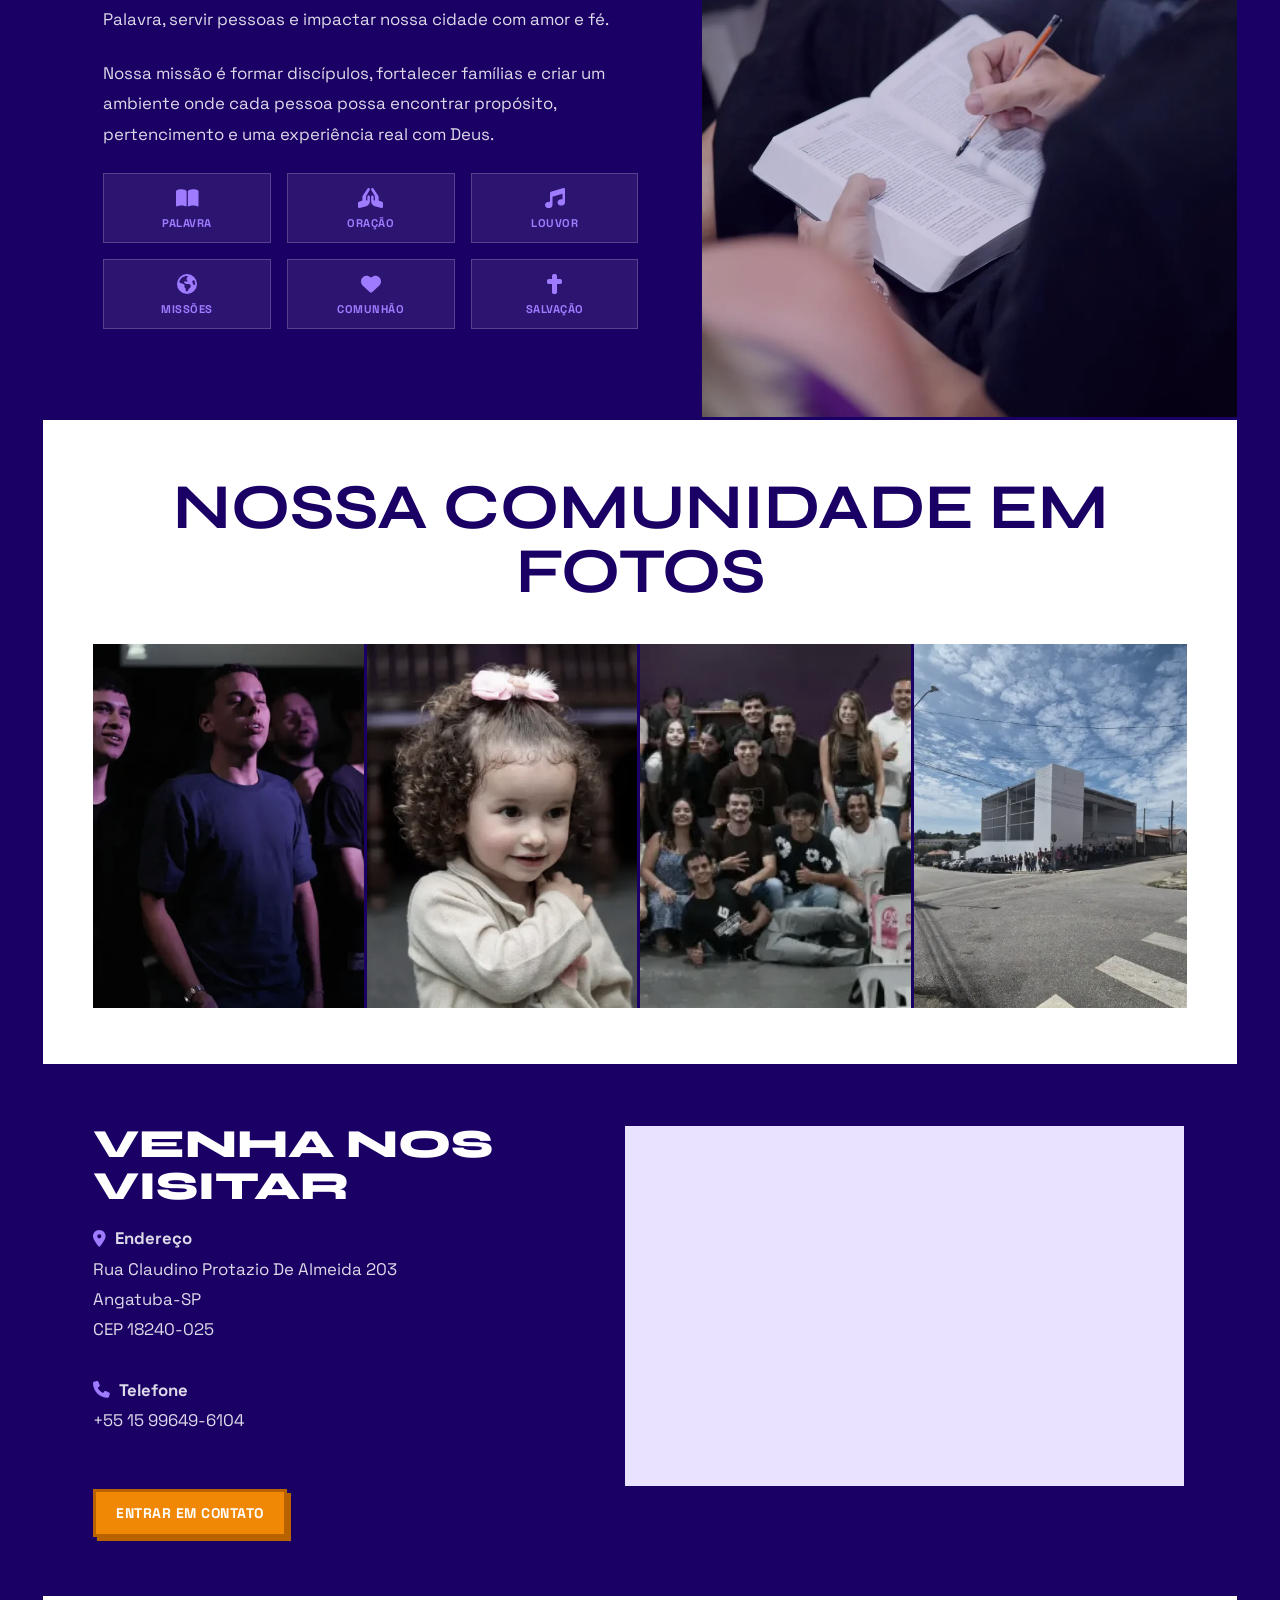
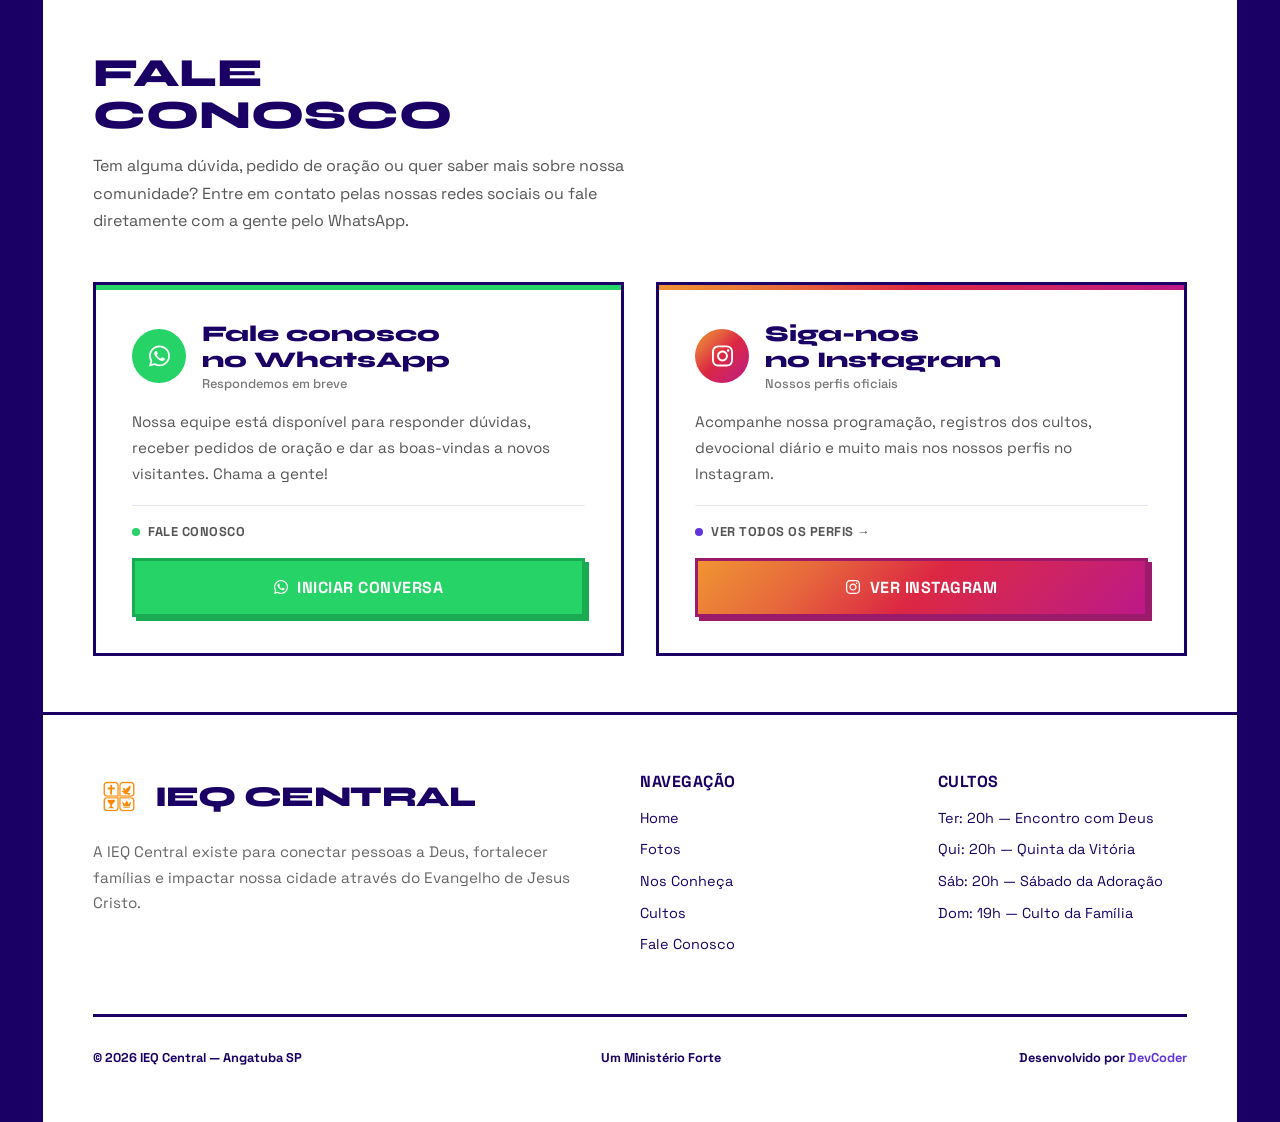
==== commit f500b60f: "Home: mapa sob demanda e imagens responsivas no celular - iframe do Google Maps (~400 KB de JS) só c" ====
--- a/index.html
+++ b/index.html
@@ -29,7 +29,8 @@
   <link rel="icon" href="/fotos/icon.webp" type="image/webp" />
   <link rel="apple-touch-icon" href="/apple-touch-icon.png" />
   <!-- foto do topo é o maior elemento da tela: começa a baixar antes do CSS -->
-  <link rel="preload" as="image" href="/fotos/ft1.webp" type="image/webp" fetchpriority="high" />
+  <link rel="preload" as="image" href="/fotos/ft1-720.webp" type="image/webp" fetchpriority="high" media="(max-width: 767px)" />
+  <link rel="preload" as="image" href="/fotos/ft1.webp" type="image/webp" fetchpriority="high" media="(min-width: 768px)" />
   <link rel="preload" href="/fonts/syne.woff2" as="font" type="font/woff2" crossorigin />
   <link rel="preload" href="/fonts/space-grotesk.woff2" as="font" type="font/woff2" crossorigin />
   <link rel="stylesheet" href="style.css" />
@@ -67,6 +68,9 @@
     ]
   }
   </script>
+  <!-- Vercel Web Analytics (sem cookies) -->
+  <script>window.va = window.va || function () { (window.vaq = window.vaq || []).push(arguments); };</script>
+  <script defer src="/_vercel/insights/script.js"></script>
 </head>
 <body>
 
@@ -227,16 +231,16 @@
       <h2 class="section-title gallery-title" id="fotosHeading">NOSSA COMUNIDADE EM FOTOS</h2>
       <div class="gallery-grid">
         <div class="gallery-item fade-in">
-          <img src="fotos/nossa_comunidade1.webp" alt="Nossa comunidade - foto 1" loading="lazy" />
+          <img src="fotos/nossa_comunidade1.webp" srcset="fotos/nossa_comunidade1-400.webp 400w, fotos/nossa_comunidade1.webp 720w" sizes="(min-width: 768px) 25vw, 50vw" alt="Nossa comunidade - foto 1" loading="lazy" decoding="async" />
         </div>
         <div class="gallery-item fade-in">
-          <img src="fotos/nossa_comunidade2.webp" alt="Nossa comunidade - foto 2" loading="lazy" />
+          <img src="fotos/nossa_comunidade2.webp" srcset="fotos/nossa_comunidade2-400.webp 400w, fotos/nossa_comunidade2.webp 720w" sizes="(min-width: 768px) 25vw, 50vw" alt="Nossa comunidade - foto 2" loading="lazy" decoding="async" />
         </div>
         <div class="gallery-item fade-in">
-          <img src="fotos/nossa_comunidade3.webp" alt="Nossa comunidade - foto 3" loading="lazy" />
+          <img src="fotos/nossa_comunidade3.webp" srcset="fotos/nossa_comunidade3-400.webp 400w, fotos/nossa_comunidade3.webp 960w" sizes="(min-width: 768px) 25vw, 50vw" alt="Nossa comunidade - foto 3" loading="lazy" decoding="async" />
         </div>
         <div class="gallery-item fade-in">
-          <img src="fotos/nossa_comunidade4.webp" alt="Nossa comunidade - foto 4" loading="lazy" />
+          <img src="fotos/nossa_comunidade4.webp" srcset="fotos/nossa_comunidade4-400.webp 400w, fotos/nossa_comunidade4.webp 720w" sizes="(min-width: 768px) 25vw, 50vw" alt="Nossa comunidade - foto 4" loading="lazy" decoding="async" />
         </div>
       </div>
     </section>
@@ -256,8 +260,9 @@
         <a href="#contato" class="btn-cta btn-cta--accent">Entrar em Contato</a>
       </div>
       <div class="location-map" aria-label="Mapa de localização da igreja">
+        <!-- o mapa (~400 KB de JS do Google) só carrega quando o visitante rola até perto dele; ver script.js -->
         <iframe
-          src="https://www.google.com/maps?q=-23.49122630294178,-48.41094253758055&z=19&output=embed"
+          data-src="https://www.google.com/maps?q=-23.49122630294178,-48.41094253758055&z=19&output=embed"
           title="Localização do IEQ Central em Angatuba, SP"
           allowfullscreen=""
           loading="lazy"
--- a/style.css
+++ b/style.css
@@ -427,7 +427,7 @@
 .hero-img {
   background:
     linear-gradient(rgba(26,0,101,0.35), rgba(26,0,101,0.35)),
-    url('fotos/ft1.webp')
+    url('fotos/ft1-720.webp')
     center top / cover;
   position: relative;
   /* 3:4 em mobile — largura 100%, altura = largura * 4/3 */
@@ -439,6 +439,9 @@
   .hero-img {
     aspect-ratio: unset;
     min-height: auto;
+    background-image:
+      linear-gradient(rgba(26,0,101,0.35), rgba(26,0,101,0.35)),
+      url('fotos/ft1.webp');
   }
 }
 
